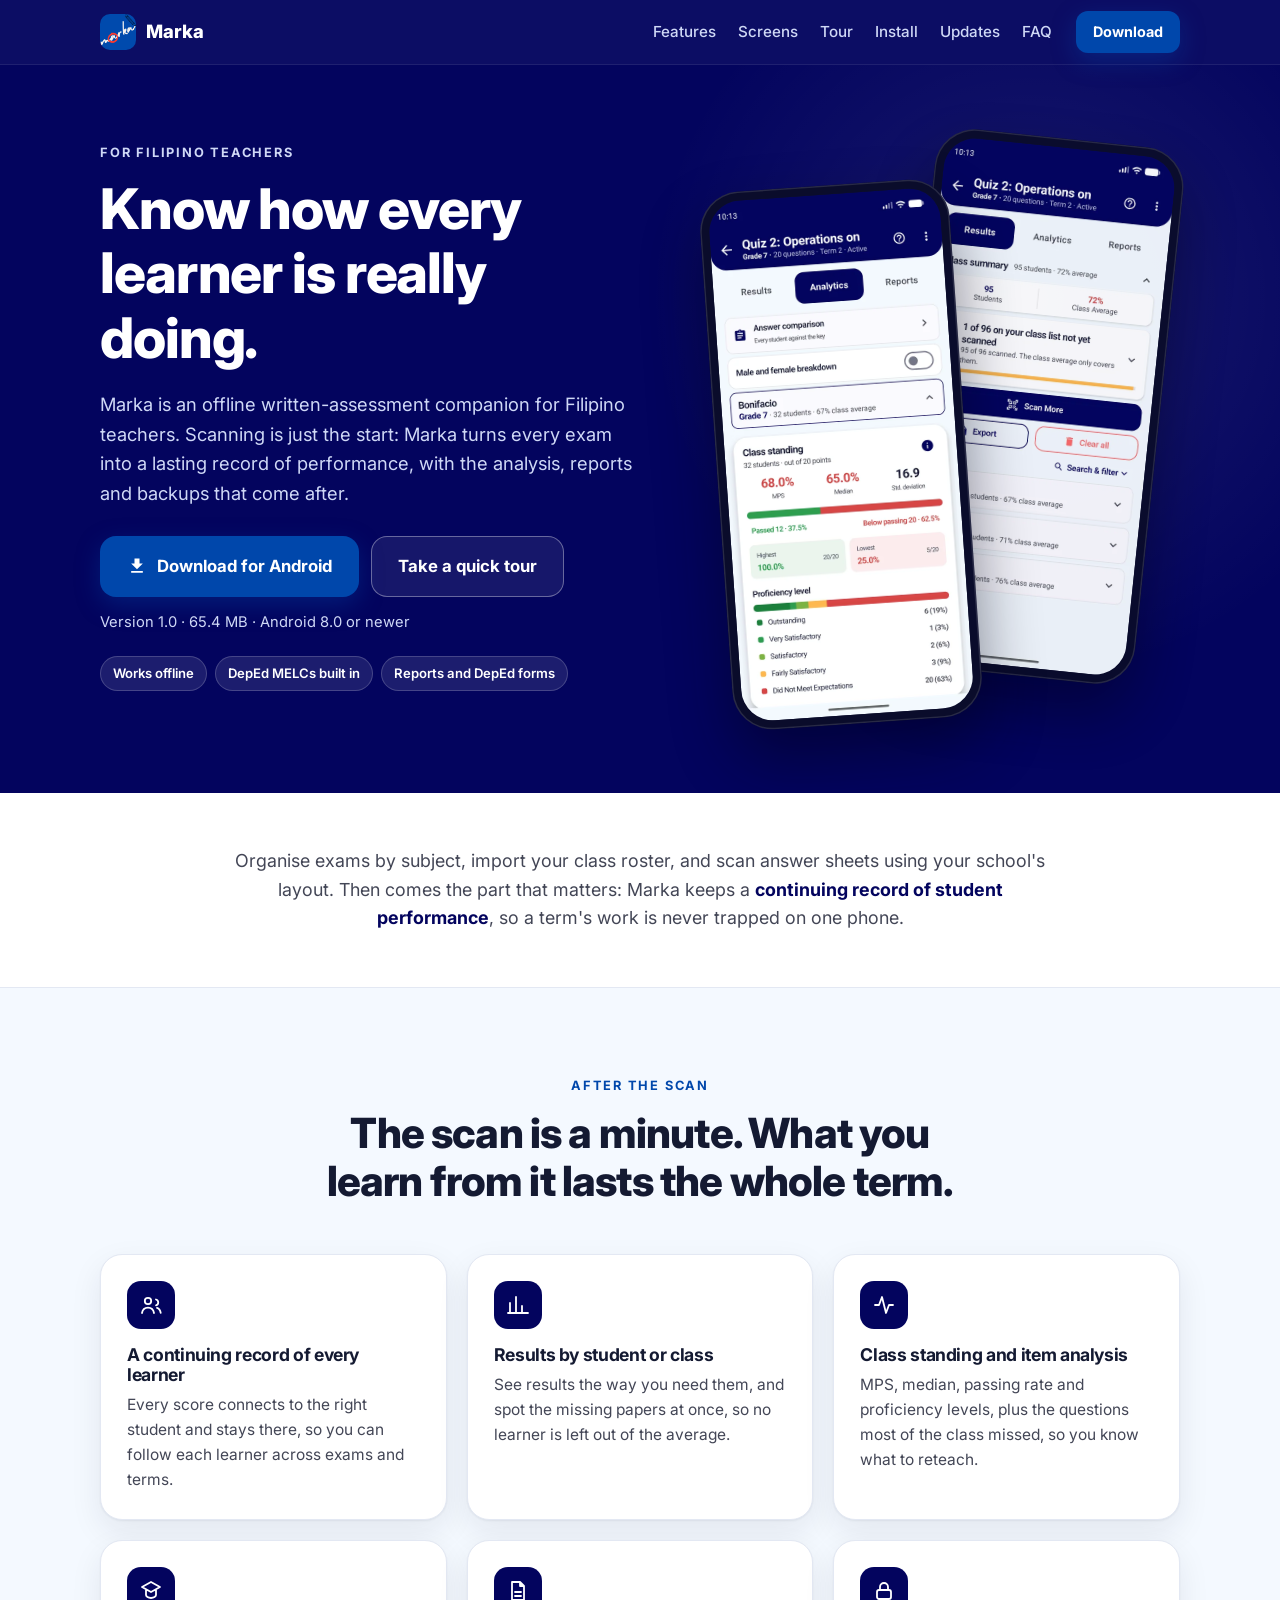
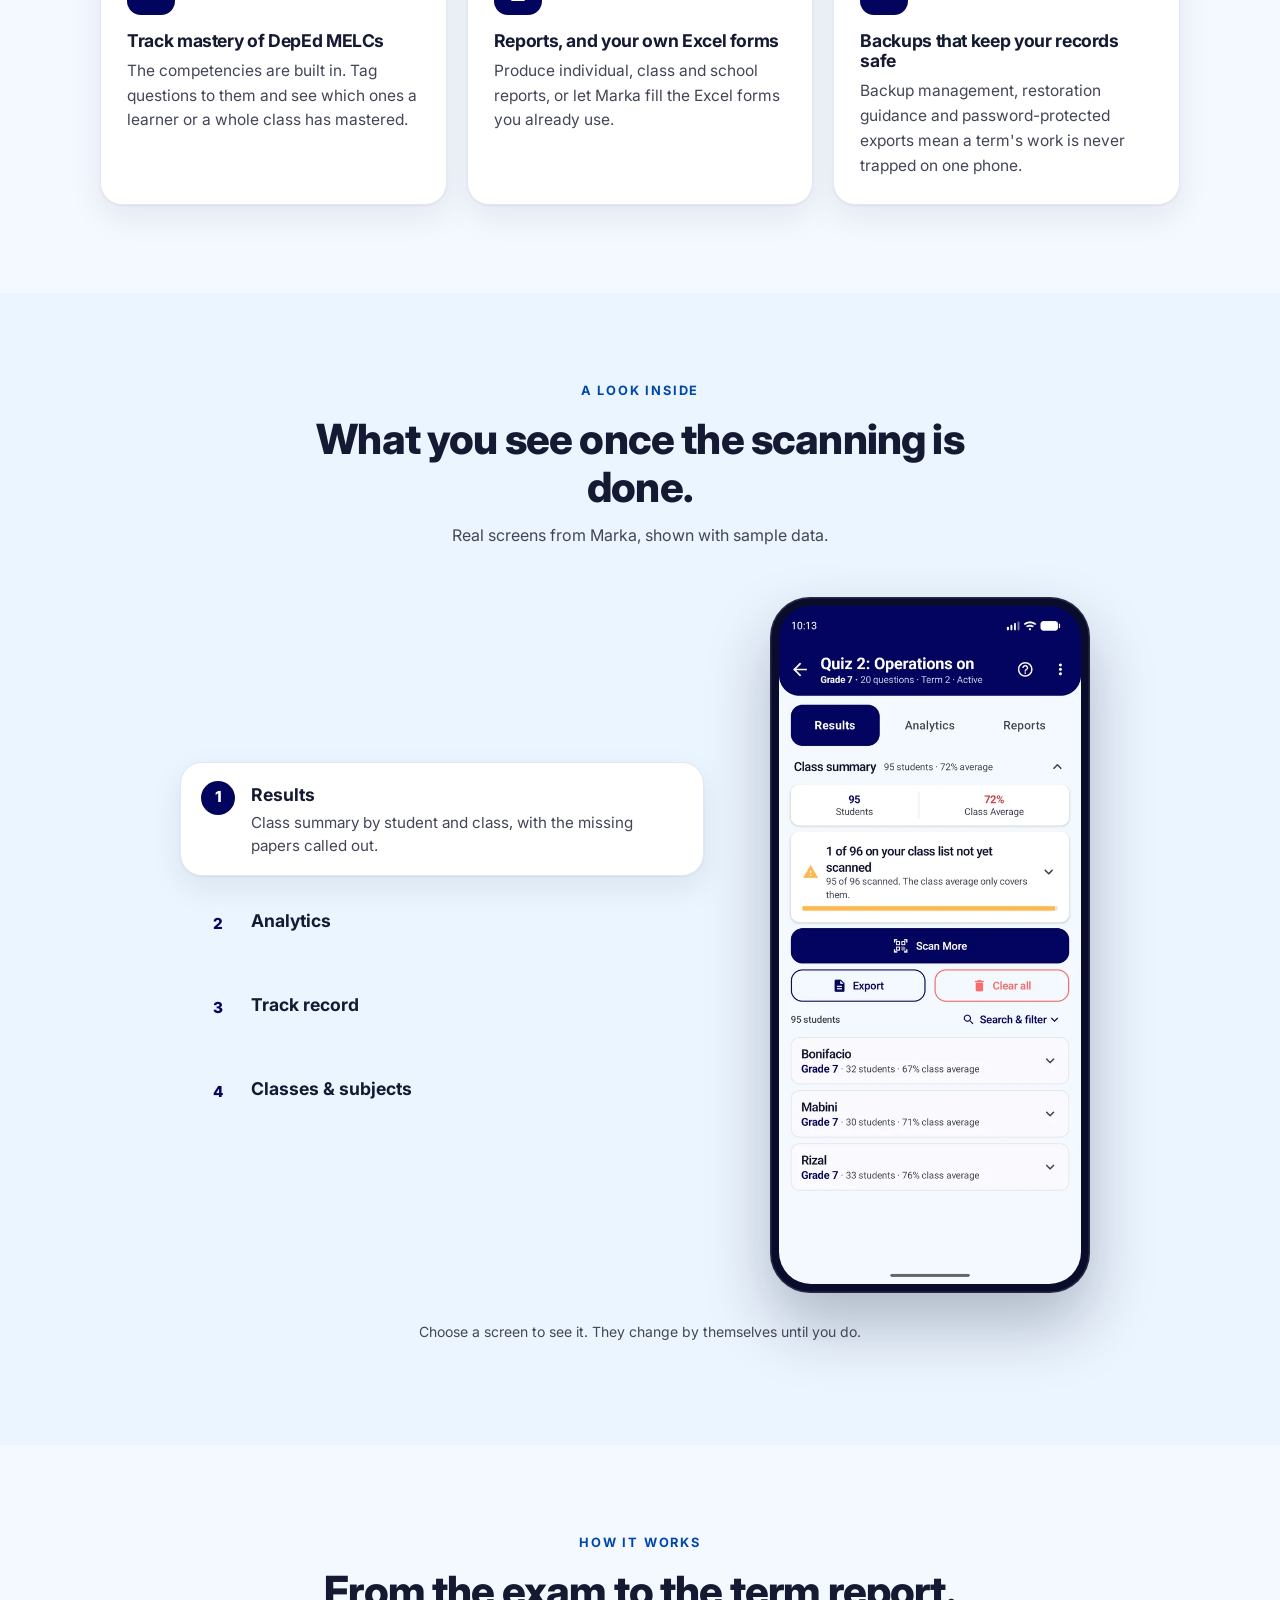
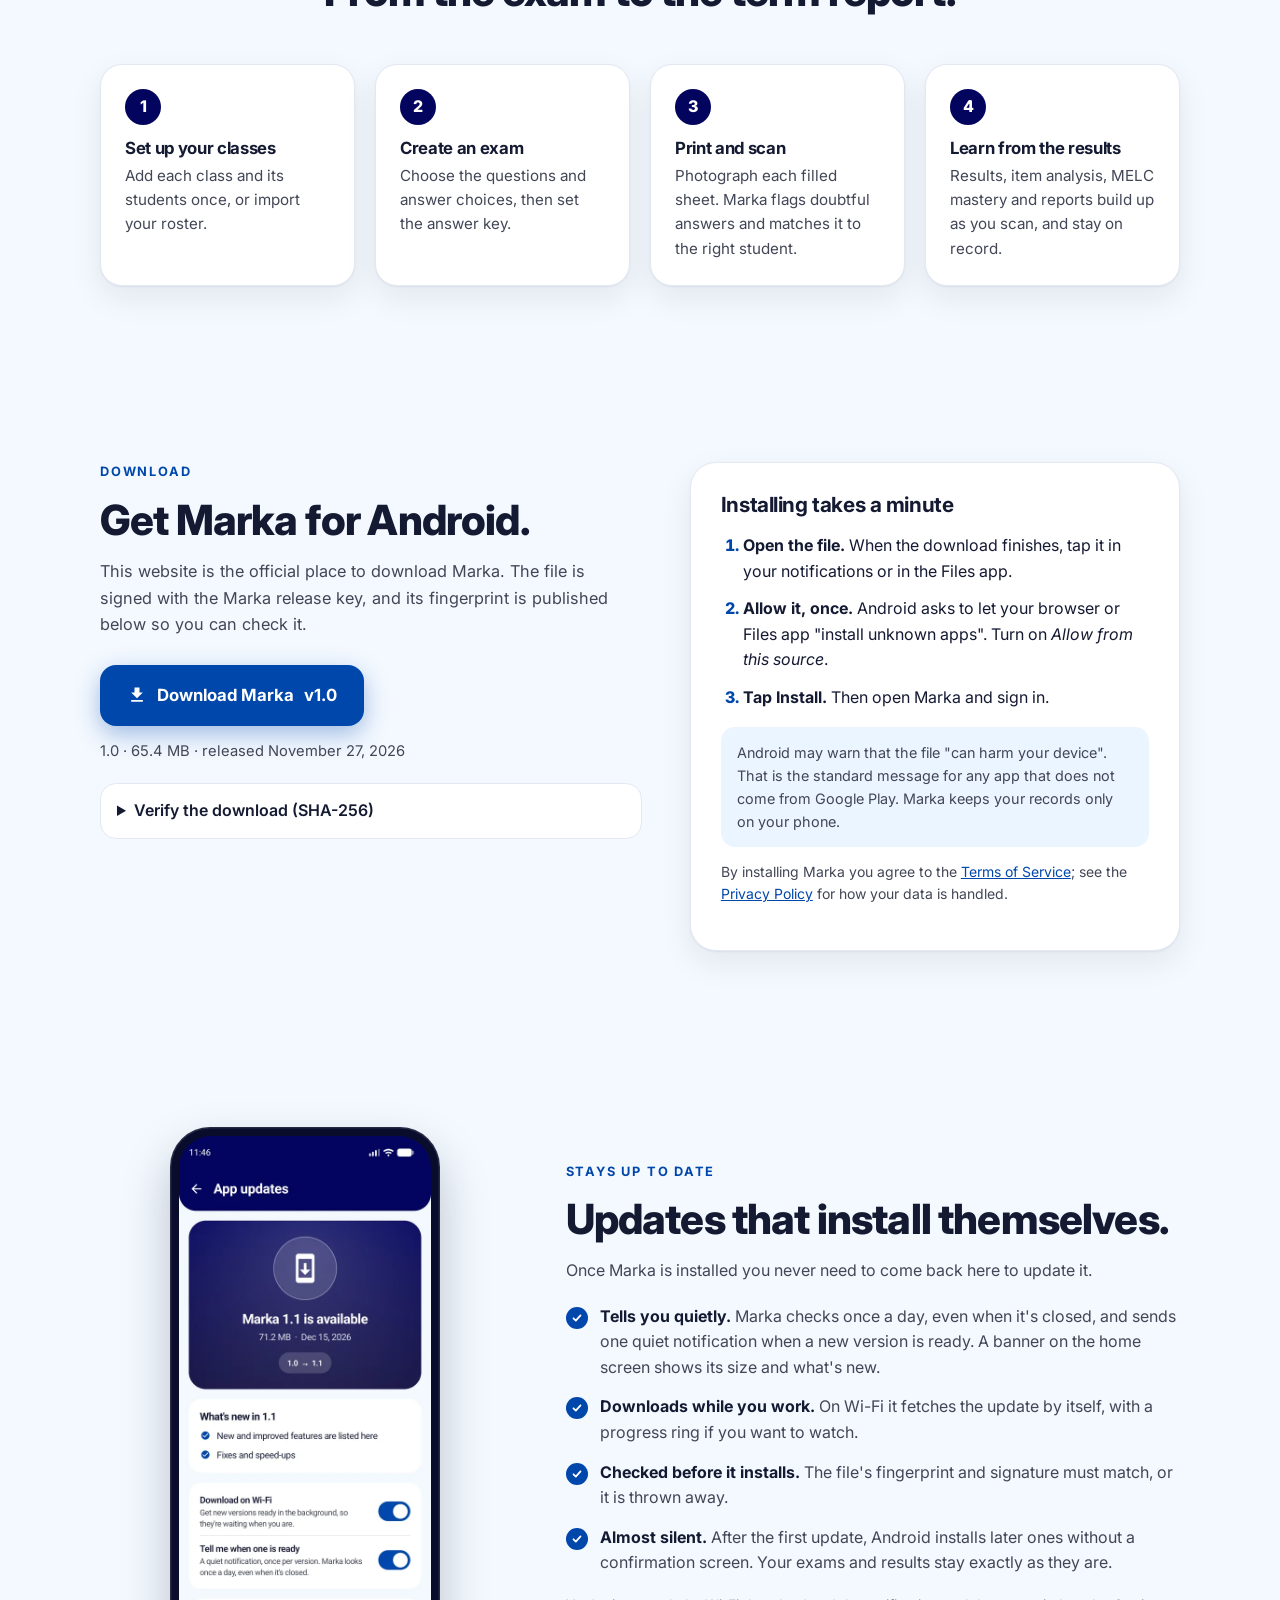
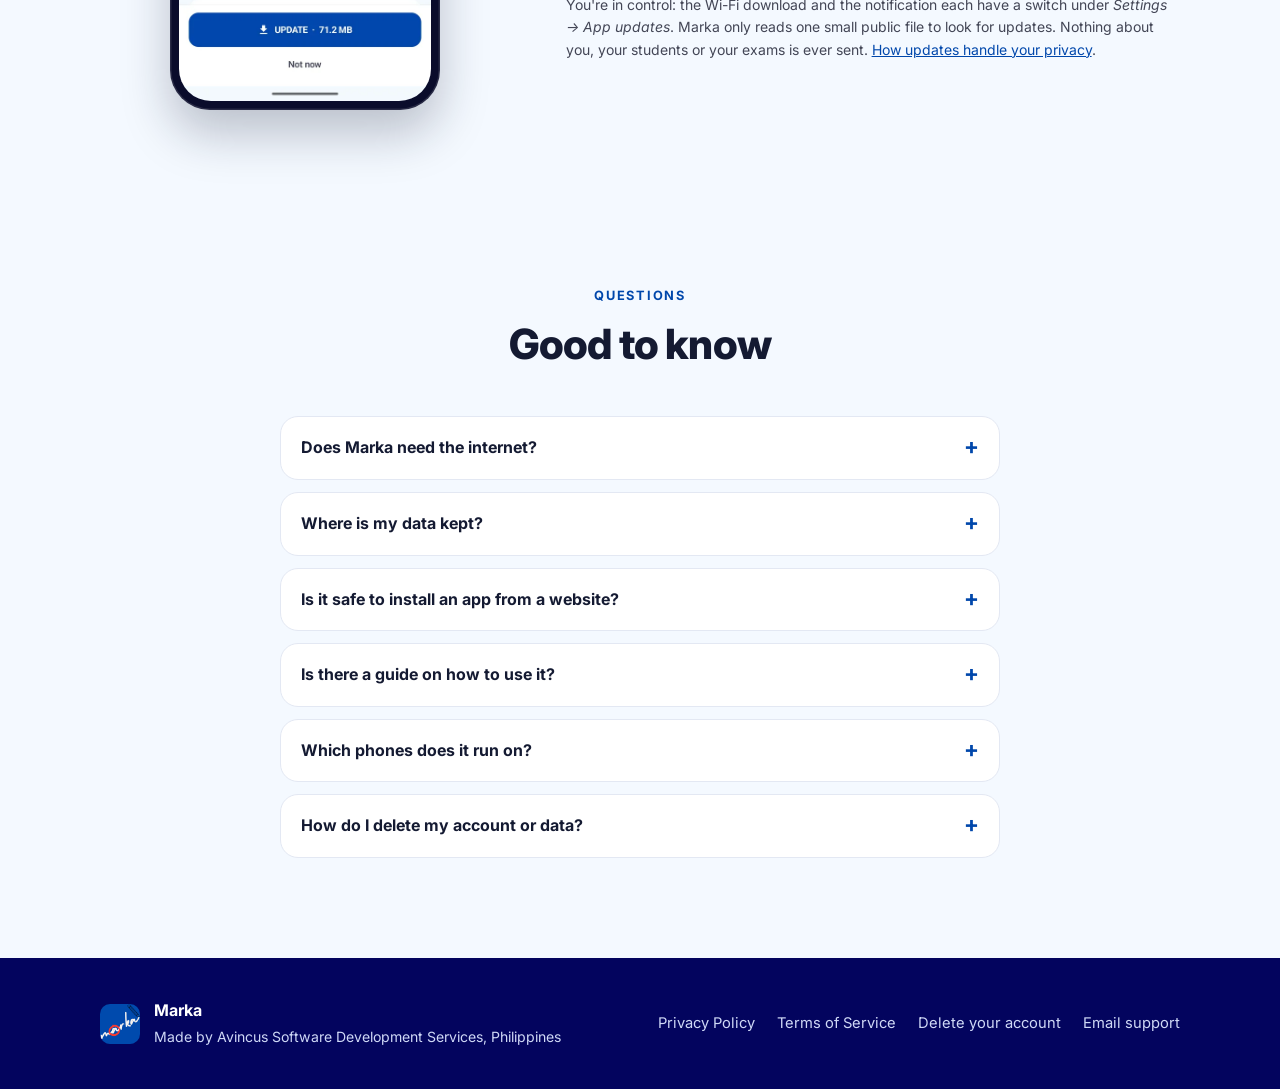
==== index.html @ 8c64da5d "Marka 1.0: website and update manifest" ====
<!doctype html>
<html lang="en">
<head>
  <meta charset="utf-8">
  <meta name="viewport" content="width=device-width, initial-scale=1">
  <title>Marka — Your offline assessment companion</title>
  <meta name="description" content="Marka is an offline written-assessment companion built for Filipino teachers. Keep a continuing record of student performance: results, item analysis, MELC mastery, reports and DepEd forms, with backups that keep a term's work safe.">
  <meta name="theme-color" content="#03045E">
  <meta name="color-scheme" content="light">
  <link rel="icon" type="image/png" href="assets/favicon.png">
  <link rel="apple-touch-icon" href="assets/apple-touch-icon.png">
  <meta property="og:type" content="website">
  <meta property="og:title" content="Marka — Your offline assessment companion">
  <meta property="og:description" content="A continuing record of student performance: results, item analysis, MELC mastery, reports and DepEd forms. Offline, built for Filipino teachers.">
  <meta property="og:image" content="https://gillbatesx.github.io/marka/assets/social.png">
  <meta name="twitter:card" content="summary_large_image">
  <link rel="preconnect" href="https://fonts.googleapis.com">
  <link rel="preconnect" href="https://fonts.gstatic.com" crossorigin>
  <link href="https://fonts.googleapis.com/css2?family=Inter:wght@400;500;600;700;800&display=swap" rel="stylesheet">
  <link rel="stylesheet" href="styles.css?v=20261128101502">
</head>
<body>

<header class="nav" id="top">
  <div class="wrap nav-in">
    <a class="brand" href="./" aria-label="Marka home">
      <img src="assets/logo.png" width="36" height="36" alt="" class="brand-logo">
      <span>Marka</span>
    </a>
    <nav class="nav-links" aria-label="Main">
      <a href="#features">Features</a>
      <a href="#screens">Screens</a>
      <a href="tour.html">Tour</a>
      <a href="#install">Install</a>
      <a href="#updates">Updates</a>
      <a href="#faq">FAQ</a>
    </nav>
    <a class="btn btn-accent btn-sm" href="#install" data-download>Download</a>
  </div>
</header>

<main>
  <!-- HERO -->
  <section class="hero">
    <div class="hero-glow" aria-hidden="true"></div>
    <div class="wrap hero-in">
      <div class="hero-copy reveal">
        <p class="eyebrow">For Filipino teachers</p>
        <h1>Know how every learner is really doing.</h1>
        <p class="lead">Marka is an offline written-assessment companion for Filipino teachers. Scanning is just the start: Marka turns every exam into a lasting record of performance, with the analysis, reports and backups that come after.</p>
        <div class="cta-row">
          <a class="btn btn-accent btn-lg" href="#install" data-download-main>
            <svg viewBox="0 0 24 24" width="20" height="20" aria-hidden="true"><path fill="currentColor" d="M5 20h14v-2H5v2zM19 9h-4V3H9v6H5l7 7 7-7z"/></svg>
            Download for Android
          </a>
          <a class="btn btn-ghost btn-lg" href="tour.html">Take a quick tour</a>
        </div>
        <p class="meta" id="hero-meta">Version <span data-version>1.0</span> · <span data-size>71 MB</span> · Android 8.0 or newer</p>
        <ul class="chips" aria-label="Highlights">
          <li>Works offline</li>
          <li>DepEd MELCs built in</li>
          <li>Reports and DepEd forms</li>
        </ul>
      </div>
      <div class="hero-phones reveal" aria-hidden="true">
        <div class="phone phone-back"><img src="assets/results.webp" alt="" width="270" height="606" loading="eager"></div>
        <div class="phone phone-front"><img src="assets/analytics.webp" alt="" width="270" height="606" loading="eager"></div>
      </div>
    </div>
  </section>

  <!-- ABOUT BAND -->
  <section class="band">
    <div class="wrap band-in reveal">
      <p>Organise exams by subject, import your class roster, and scan answer sheets using your school's layout. Then comes the part that matters: Marka keeps a <strong>continuing record of student performance</strong>, so a term's work is never trapped on one phone.</p>
    </div>
  </section>

  <!-- FEATURES -->
  <section class="section" id="features">
    <div class="wrap">
      <header class="section-head reveal">
        <p class="eyebrow dark">After the scan</p>
        <h2>The scan is a minute. What you learn from it lasts the whole term.</h2>
      </header>
      <div class="grid">
        <article class="card reveal">
          <div class="ico"><svg viewBox="0 0 24 24"><circle cx="9" cy="8" r="3.2"/><path d="M3 20c.6-3.6 3-5.4 6-5.4s5.4 1.8 6 5.4M17 6.5a3 3 0 0 1 0 5.8M18 14.8c2 .6 3.3 2.3 3.7 5"/></svg></div>
          <h3>A continuing record of every learner</h3>
          <p>Every score connects to the right student and stays there, so you can follow each learner across exams and terms.</p>
        </article>
        <article class="card reveal">
          <div class="ico"><svg viewBox="0 0 24 24"><path d="M4 20V10M10 20V4M16 20v-7M22 20H2"/></svg></div>
          <h3>Results by student or class</h3>
          <p>See results the way you need them, and spot the missing papers at once, so no learner is left out of the average.</p>
        </article>
        <article class="card reveal">
          <div class="ico"><svg viewBox="0 0 24 24"><path d="M3 12h4l3-8 4 16 3-8h4"/></svg></div>
          <h3>Class standing and item analysis</h3>
          <p>MPS, median, passing rate and proficiency levels, plus the questions most of the class missed, so you know what to reteach.</p>
        </article>
        <article class="card reveal">
          <div class="ico"><svg viewBox="0 0 24 24"><path d="M12 3 3 8l9 5 9-5-9-5zM7 11v5c0 1.4 2.2 3 5 3s5-1.6 5-3v-5"/></svg></div>
          <h3>Track mastery of DepEd MELCs</h3>
          <p>The competencies are built in. Tag questions to them and see which ones a learner or a whole class has mastered.</p>
        </article>
        <article class="card reveal">
          <div class="ico"><svg viewBox="0 0 24 24"><path d="M6 3h8l4 4v14H6zM14 3v4h4M9 13h6M9 17h6"/></svg></div>
          <h3>Reports, and your own Excel forms</h3>
          <p>Produce individual, class and school reports, or let Marka fill the Excel forms you already use.</p>
        </article>
        <article class="card reveal">
          <div class="ico"><svg viewBox="0 0 24 24"><rect x="5" y="11" width="14" height="9" rx="2"/><path d="M8 11V8a4 4 0 0 1 8 0v3"/></svg></div>
          <h3>Backups that keep your records safe</h3>
          <p>Backup management, restoration guidance and password-protected exports mean a term's work is never trapped on one phone.</p>
        </article>
      </div>
    </div>
  </section>

  <!-- SCREENS -->
  <section class="section tint" id="screens">
    <div class="wrap">
      <header class="section-head reveal">
        <p class="eyebrow dark">A look inside</p>
        <h2>What you see once the scanning is done.</h2>
        <p class="sub">Real screens from Marka, shown with sample data.</p>
      </header>
      <div class="showcase reveal" id="showcase">
        <div class="sc-tabs" role="tablist" aria-label="Marka screens">
          <button type="button" role="tab" class="sc-tab on" id="sc-t0" aria-selected="true" aria-controls="sc-p0" data-i="0"><span class="sc-n">1</span><span class="sc-b"><strong>Results</strong><span>Class summary by student and class, with the missing papers called out.</span></span></button>
          <button type="button" role="tab" class="sc-tab" id="sc-t1" aria-selected="false" aria-controls="sc-p1" data-i="1"><span class="sc-n">2</span><span class="sc-b"><strong>Analytics</strong><span>Class standing, passing rate and proficiency levels.</span></span></button>
          <button type="button" role="tab" class="sc-tab" id="sc-t2" aria-selected="false" aria-controls="sc-p2" data-i="2"><span class="sc-n">3</span><span class="sc-b"><strong>Track record</strong><span>One learner's average, best and lowest, and every exam against the class and the pass mark.</span></span></button>
          <button type="button" role="tab" class="sc-tab" id="sc-t3" aria-selected="false" aria-controls="sc-p3" data-i="3"><span class="sc-n">4</span><span class="sc-b"><strong>Classes & subjects</strong><span>Your school year, terms and classes, with each class's average.</span></span></button>
        </div>
        <div class="sc-stage">
          <div class="phone sc-phone">
            <img class="sc-img on" id="sc-p0" role="tabpanel" aria-labelledby="sc-t0" src="assets/results.webp" alt="Marka exam results showing the class summary and which students are not yet scanned" width="270" height="606" loading="eager">
            <img class="sc-img" id="sc-p1" role="tabpanel" aria-labelledby="sc-t1" src="assets/analytics.webp" alt="Marka analytics showing class standing and proficiency levels" width="270" height="606" loading="lazy">
            <img class="sc-img" id="sc-p2" role="tabpanel" aria-labelledby="sc-t2" src="assets/track.webp" alt="Marka's track record for one learner, with a chart of every exam against the class average and the pass mark" width="270" height="606" loading="lazy">
            <img class="sc-img" id="sc-p3" role="tabpanel" aria-labelledby="sc-t3" src="assets/home.webp" alt="Marka home screen listing classes and subjects for the school year" width="270" height="606" loading="lazy">
          </div>
          <p class="sc-caption" id="sc-caption" aria-live="polite"></p>
        </div>
      </div>
      <p class="sc-hint small muted center">Choose a screen to see it. They change by themselves until you do.</p>
    </div>
  </section>

  <!-- HOW IT WORKS -->
  <section class="section" id="how">
    <div class="wrap">
      <header class="section-head reveal">
        <p class="eyebrow dark">How it works</p>
        <h2>From the exam to the term report.</h2>
      </header>
      <ol class="steps">
        <li class="reveal"><span class="num">1</span><h3>Set up your classes</h3><p>Add each class and its students once, or import your roster.</p></li>
        <li class="reveal"><span class="num">2</span><h3>Create an exam</h3><p>Choose the questions and answer choices, then set the answer key.</p></li>
        <li class="reveal"><span class="num">3</span><h3>Print and scan</h3><p>Photograph each filled sheet. Marka flags doubtful answers and matches it to the right student.</p></li>
        <li class="reveal"><span class="num">4</span><h3>Learn from the results</h3><p>Results, item analysis, MELC mastery and reports build up as you scan, and stay on record.</p></li>
      </ol>
    </div>
  </section>

  <!-- INSTALL -->
  <section class="section" id="install">
    <div class="wrap">
      <div class="install-grid">
        <div class="install-copy reveal">
          <p class="eyebrow">Download</p>
          <h2>Get Marka for Android.</h2>
          <p class="lead sm">This website is the official place to download Marka. The file is signed with the Marka release key, and its fingerprint is published below so you can check it.</p>
          <a class="btn btn-accent btn-lg" id="download-btn" href="https://github.com/GiLLBaTesx/marka/releases/latest/download/Marka.apk">
            <svg viewBox="0 0 24 24" width="20" height="20" aria-hidden="true"><path fill="currentColor" d="M5 20h14v-2H5v2zM19 9h-4V3H9v6H5l7 7 7-7z"/></svg>
            Download Marka <span data-version-short></span>
          </a>
          <p class="meta" id="install-meta"><span data-version>1.0</span> · <span data-size>71 MB</span> · released <span data-date>—</span></p>
          <details class="hash">
            <summary>Verify the download (SHA-256)</summary>
            <p>After downloading, the fingerprint of the file should be exactly:</p>
            <code id="sha" data-sha>Loading…</code>
            <p class="small">On a computer: <code>shasum -a 256 Marka.apk</code>. On a phone, any "file hash" app will do.</p>
          </details>
        </div>
        <div class="install-card reveal" id="install-steps">
          <h3>Installing takes a minute</h3>
          <ol class="mini-steps">
            <li><b>Open the file.</b> When the download finishes, tap it in your notifications or in the Files app.</li>
            <li><b>Allow it, once.</b> Android asks to let your browser or Files app "install unknown apps". Turn on <em>Allow from this source</em>.</li>
            <li><b>Tap Install.</b> Then open Marka and sign in.</li>
          </ol>
          <p class="note">Android may warn that the file "can harm your device". That is the standard message for any app that does not come from Google Play. Marka keeps your records only on your phone.</p>
          <p class="small muted">By installing Marka you agree to the <a href="https://gillbatesx.github.io/marka-legal/terms.html">Terms of Service</a>; see the <a href="https://gillbatesx.github.io/marka-legal/privacy.html">Privacy Policy</a> for how your data is handled.</p>
        </div>
      </div>
    </div>
  </section>

  <!-- UPDATES -->
  <section class="section" id="updates">
    <div class="wrap updates-grid">
      <div class="phone-solo reveal">
        <div class="phone"><img src="assets/update-v2.webp" alt="Marka's App updates screen: a new version is available, with what's new, switches for Wi-Fi download and notifications, and an Update button" width="270" height="606" loading="lazy"></div>
      </div>
      <div class="reveal">
        <p class="eyebrow dark">Stays up to date</p>
        <h2>Updates that install themselves.</h2>
        <p class="sub left">Once Marka is installed you never need to come back here to update it.</p>
        <ul class="ticks">
          <li><b>Tells you quietly.</b> Marka checks once a day, even when it's closed, and sends one quiet notification when a new version is ready. A banner on the home screen shows its size and what's new.</li>
          <li><b>Downloads while you work.</b> On Wi-Fi it fetches the update by itself, with a progress ring if you want to watch.</li>
          <li><b>Checked before it installs.</b> The file's fingerprint and signature must match, or it is thrown away.</li>
          <li><b>Almost silent.</b> After the first update, Android installs later ones without a confirmation screen. Your exams and results stay exactly as they are.</li>
        </ul>
        <p class="small muted">You're in control: the Wi-Fi download and the notification each have a switch under <em>Settings → App updates</em>. Marka only reads one small public file to look for updates. Nothing about you, your students or your exams is ever sent. <a href="https://gillbatesx.github.io/marka-legal/privacy.html#app-updates">How updates handle your privacy</a>.</p>
      </div>
    </div>
  </section>

  <!-- RELEASE NOTES -->
  <section class="section tint" id="whatsnew">
    <div class="wrap narrow">
      <header class="section-head reveal">
        <p class="eyebrow dark">Release notes</p>
        <h2>What's new</h2>
      </header>
      <div id="releases" class="releases reveal" aria-live="polite">
        <p class="muted">Loading release notes…</p>
      </div>
    </div>
  </section>

  <!-- FAQ -->
  <section class="section" id="faq">
    <div class="wrap narrow">
      <header class="section-head reveal">
        <p class="eyebrow dark">Questions</p>
        <h2>Good to know</h2>
      </header>
      <div class="faq reveal">
        <details>
          <summary>Does Marka need the internet?</summary>
          <p>No. Scanning, grading, results and reports all work offline. The internet is only used to look for app updates and DepEd content updates when your phone happens to be online.</p>
        </details>
        <details>
          <summary>Where is my data kept?</summary>
          <p>On your phone. Exams, students and results belong to you and stay on the device. Use backups and password-protected exports to keep a copy somewhere safe.</p>
        </details>
        <details>
          <summary>Is it safe to install an app from a website?</summary>
          <p>Only install apps from sources you trust. This is the official Marka site, the file is signed with the Marka release key, and you can check its SHA-256 fingerprint in the Download section. Marka will also only accept an update that is signed with the same key.</p>
        </details>
        <details>
          <summary>Is there a guide on how to use it?</summary>
          <p>Yes. Take the <a href="tour.html">quick tour</a> to see what you get, and the nine short voice-over lessons are inside the app under <em>Settings → How to use Marka</em>. They play without internet.</p>
        </details>
        <details>
          <summary>Which phones does it run on?</summary>
          <p>Android 8.0 or newer, with a working camera.</p>
        </details>
        <details>
          <summary>How do I delete my account or data?</summary>
          <p>See <a href="https://gillbatesx.github.io/marka-legal/delete-account.html">how to delete your account</a>. In the app, <em>Settings</em> can also clear all data on the phone.</p>
        </details>
      </div>
    </div>
  </section>
</main>

<footer class="footer">
  <div class="wrap foot-in">
    <div class="foot-brand">
      <img src="assets/logo.png" width="40" height="40" alt="" class="brand-logo">
      <div>
        <strong>Marka</strong>
        <span>Made by Avincus Software Development Services, Philippines</span>
      </div>
    </div>
    <nav class="foot-links" aria-label="Footer">
      <a href="https://gillbatesx.github.io/marka-legal/privacy.html">Privacy Policy</a>
      <a href="https://gillbatesx.github.io/marka-legal/terms.html">Terms of Service</a>
      <a href="https://gillbatesx.github.io/marka-legal/delete-account.html">Delete your account</a>
      <a href="mailto:avincus.softwaredevelopment@gmail.com?subject=Marka%20feedback">Email support</a>
    </nav>
  </div>
</footer>

<script src="app.js?v=20261128101502"></script>
</body>
</html>
---- styles.css ----
/* Marka website. Colours follow the app's 60-30-10 rule:
   60% neutral  : ice-white and white surfaces, ink text (most of every screen)
   30% navy     : one navy only, for structure (nav, hero, footer, icon tiles, step numbers)
   10% cobalt   : the accent, kept for actions (download buttons, ticks, links, small labels)
   Light only: a dark theme would turn the 60% neutral into navy and break the proportion. */
:root {
  --navy: #03045E;
  --cobalt: #0047AB;
  --ice: #F4F9FF;
  --ice-2: #EBF5FF;
  --surface: #FFFFFF;
  --ink: #141A32;
  --ink-2: #434656;
  --line: #E3E8F3;
  --on-navy: #FFFFFF;
  --on-navy-2: #CFD8F6;
  --radius: 22px;
  --shadow: 0 1px 2px rgba(20, 26, 50, .06), 0 12px 32px rgba(20, 26, 50, .08);
  --max: 1120px;
}

* { box-sizing: border-box; }
html { scroll-behavior: smooth; scroll-padding-top: 76px; }
body {
  margin: 0;
  font-family: Inter, system-ui, -apple-system, "Segoe UI", Roboto, sans-serif;
  background: var(--ice);
  color: var(--ink);
  line-height: 1.6;
  -webkit-font-smoothing: antialiased;
}
img { max-width: 100%; height: auto; display: block; }
a { color: var(--cobalt); }
h1, h2, h3 { line-height: 1.15; margin: 0; letter-spacing: -0.02em; }
.wrap { width: 100%; max-width: var(--max); margin: 0 auto; padding: 0 20px; }
.narrow { max-width: 760px; }
.muted { color: var(--ink-2); }
.small { font-size: .875rem; }

/* Buttons */
.btn {
  display: inline-flex; align-items: center; justify-content: center; gap: 10px;
  font: inherit; font-weight: 700; text-decoration: none; cursor: pointer;
  border-radius: 16px; border: 1.5px solid transparent;
  padding: 12px 20px; transition: transform .15s ease, box-shadow .2s ease, background .2s ease;
}
.btn:focus-visible, summary:focus-visible, a:focus-visible { outline: 3px solid #8FB8FF; outline-offset: 3px; }
.btn-accent { background: var(--cobalt); color: #fff; box-shadow: 0 8px 24px rgba(0, 71, 171, .35); }
.btn-accent:hover { filter: brightness(1.12); transform: translateY(-1px); }
.btn-ghost { background: rgba(255, 255, 255, .08); color: #fff; border-color: rgba(255, 255, 255, .35); }
.btn-ghost:hover { background: rgba(255, 255, 255, .16); }
.btn-lg { padding: 16px 26px; font-size: 1.05rem; }
.btn-sm { padding: 8px 16px; font-size: .9rem; border-radius: 12px; }

/* Nav */
.nav { position: sticky; top: 0; z-index: 50; background: rgba(3, 4, 94, .96); backdrop-filter: blur(14px); -webkit-backdrop-filter: blur(14px); border-bottom: 1px solid rgba(255, 255, 255, .08); }
.nav-in { display: flex; align-items: center; gap: 24px; height: 64px; }
.brand { display: flex; align-items: center; gap: 10px; color: #fff; text-decoration: none; font-weight: 800; font-size: 1.15rem; margin-right: auto; }
.brand-logo { border-radius: 10px; }
.nav-links { display: flex; gap: 22px; }
.nav-links a { color: var(--on-navy-2); text-decoration: none; font-weight: 500; font-size: .95rem; }
.nav-links a:hover { color: #fff; }

/* Hero */
.hero { position: relative; overflow: hidden; color: var(--on-navy); background: var(--navy); padding: 72px 0 96px; }
.hero-glow { position: absolute; inset: -20% -10% auto auto; width: 70vw; height: 70vw; max-width: 760px; max-height: 760px; background: radial-gradient(closest-side, rgba(255, 255, 255, .09), rgba(255, 255, 255, 0)); pointer-events: none; }
.hero-in { position: relative; display: grid; grid-template-columns: 1.05fr .95fr; gap: 40px; align-items: center; }
.eyebrow { margin: 0 0 14px; font-size: .8rem; font-weight: 700; letter-spacing: .14em; text-transform: uppercase; color: var(--on-navy-2); }
.eyebrow.dark { color: var(--cobalt); }
.hero h1 { font-size: clamp(2.2rem, 4.6vw, 3.5rem); font-weight: 800; margin-bottom: 20px; }
.lead { font-size: 1.15rem; color: var(--on-navy-2); max-width: 540px; margin: 0 0 28px; }
.lead.sm { font-size: 1.02rem; }
.cta-row { display: flex; flex-wrap: wrap; gap: 12px; margin-bottom: 14px; }
.meta { margin: 0 0 22px; color: var(--on-navy-2); font-size: .92rem; }
.chips { list-style: none; display: flex; flex-wrap: wrap; gap: 8px; margin: 0; padding: 0; }
.chips li { font-size: .82rem; font-weight: 600; padding: 6px 12px; border-radius: 999px; background: rgba(255, 255, 255, .1); border: 1px solid rgba(255, 255, 255, .18); color: #fff; }

/* Phones */
.phone { background: #0A0C2B; border-radius: 40px; padding: 9px; box-shadow: 0 30px 60px rgba(0, 0, 20, .45), inset 0 0 0 1.5px rgba(255, 255, 255, .12); width: 100%; max-width: 270px; }
.phone img { border-radius: 32px; width: 100%; }
.hero-phones { position: relative; height: 560px; }
.hero-phones .phone { position: absolute; width: 250px; }
.phone-back { right: 4%; top: 0; transform: rotate(6deg); opacity: .96; }
.phone-front { left: 6%; top: 48px; transform: rotate(-4deg); }

/* Sections */
.section { padding: 88px 0; }
.section.tint { background: var(--ice-2); }
.section-head { max-width: 680px; margin: 0 auto 48px; text-align: center; }
.section-head h2, .updates-grid h2, .install-copy h2 { font-size: clamp(1.8rem, 3.6vw, 2.6rem); font-weight: 800; }
.sub { color: var(--ink-2); margin: 12px 0 0; }
.sub.left { margin: 14px 0 20px; }

.band { background: var(--surface); border-bottom: 1px solid var(--line); }
.band-in { padding: 36px 20px; max-width: 860px; text-align: center; font-size: 1.12rem; color: var(--ink-2); }
.band-in strong { color: var(--navy); }

/* Feature grid */
.grid { display: grid; grid-template-columns: repeat(3, 1fr); gap: 20px; }
.card { background: var(--surface); border: 1px solid var(--line); border-radius: var(--radius); padding: 26px; box-shadow: var(--shadow); transition: transform .2s ease; }
.card:hover { transform: translateY(-3px); }
.card h3 { font-size: 1.1rem; margin: 16px 0 8px; }
.card p { margin: 0; color: var(--ink-2); font-size: .97rem; }
.ico { width: 48px; height: 48px; border-radius: 14px; background: var(--navy); display: grid; place-items: center; }
.ico svg { width: 24px; height: 24px; fill: none; stroke: #fff; stroke-width: 1.8; stroke-linecap: round; stroke-linejoin: round; }

/* Screens */
.shots { display: grid; grid-template-columns: repeat(4, 1fr); gap: 24px; justify-items: center; }
.shot { margin: 0; text-align: center; max-width: 290px; }
.shot .phone { margin: 0 auto 20px; box-shadow: 0 24px 48px rgba(20, 26, 50, .25), inset 0 0 0 1.5px rgba(255, 255, 255, .12); }
.shot figcaption strong { display: block; font-size: 1.05rem; }
.shot figcaption span { color: var(--ink-2); font-size: .94rem; }

/* Steps */
.steps { list-style: none; margin: 0; padding: 0; display: grid; grid-template-columns: repeat(4, 1fr); gap: 20px; counter-reset: s; }
.steps li { background: var(--surface); border: 1px solid var(--line); border-radius: var(--radius); padding: 24px; box-shadow: var(--shadow); }
.num { display: grid; place-items: center; width: 36px; height: 36px; border-radius: 50%; background: var(--navy); color: #fff; font-weight: 800; margin-bottom: 14px; }
.steps h3 { font-size: 1.05rem; margin-bottom: 6px; }
.steps p { margin: 0; color: var(--ink-2); font-size: .95rem; }

/* Install */
.install-grid { display: grid; grid-template-columns: 1.05fr .95fr; gap: 48px; align-items: start; }
.install-copy .eyebrow { color: var(--cobalt); }
.install-copy .lead { color: var(--ink-2); }
.install-copy .meta { color: var(--ink-2); }
.install-copy h2 { margin-bottom: 14px; }
.install-copy .meta { margin: 14px 0 20px; }
.hash { background: var(--surface); border: 1px solid var(--line); border-radius: 16px; padding: 14px 16px; }
.hash summary { cursor: pointer; font-weight: 600; }
.hash p { margin: 10px 0 6px; color: var(--ink-2); }
.hash code { display: block; word-break: break-all; font-family: ui-monospace, SFMono-Regular, Menlo, monospace; font-size: .8rem; background: var(--ice-2); color: var(--navy); padding: 10px 12px; border-radius: 10px; }
.hash .small code { display: inline; padding: 2px 6px; }
.install-card { background: var(--surface); color: var(--ink); border: 1px solid var(--line); border-radius: 26px; padding: 30px; box-shadow: var(--shadow); }
.install-card h3 { font-size: 1.3rem; margin-bottom: 16px; }
.mini-steps { margin: 0 0 16px; padding-left: 22px; display: grid; gap: 12px; }
.mini-steps li::marker { font-weight: 800; color: var(--cobalt); }
.note { margin: 0; padding: 14px 16px; background: var(--ice-2); border-radius: 14px; color: var(--ink-2); font-size: .9rem; }

/* Updates */
.updates-grid { display: grid; grid-template-columns: .8fr 1.2fr; gap: 56px; align-items: center; }
.phone-solo { display: grid; place-items: center; }
.phone-solo .phone { box-shadow: 0 24px 48px rgba(20, 26, 50, .25), inset 0 0 0 1.5px rgba(255, 255, 255, .12); }
.ticks { list-style: none; margin: 0 0 18px; padding: 0; display: grid; gap: 14px; }
.ticks li { position: relative; padding-left: 34px; color: var(--ink-2); }
.ticks li b { color: var(--ink); }
.ticks li::before { content: ""; position: absolute; left: 0; top: 3px; width: 22px; height: 22px; border-radius: 50%; background: var(--cobalt) url("data:image/svg+xml,%3Csvg xmlns='http://www.w3.org/2000/svg' viewBox='0 0 24 24' fill='none' stroke='white' stroke-width='3' stroke-linecap='round' stroke-linejoin='round'%3E%3Cpath d='M6 12.500l4 4 8-9'/%3E%3C/svg%3E") center / 14px no-repeat; }

/* Releases */
.release { background: var(--surface); border: 1px solid var(--line); border-radius: var(--radius); padding: 22px 24px; margin-bottom: 14px; box-shadow: var(--shadow); }
.release-head { display: flex; align-items: baseline; gap: 12px; flex-wrap: wrap; margin-bottom: 8px; }
.release h3 { font-size: 1.15rem; }
.release time { color: var(--ink-2); font-size: .9rem; }
.tag { font-size: .72rem; font-weight: 800; letter-spacing: .06em; text-transform: uppercase; background: var(--cobalt); color: #fff; padding: 3px 10px; border-radius: 999px; }
.release ul { margin: 0; padding-left: 20px; color: var(--ink-2); }

/* FAQ */
.faq details { background: var(--surface); border: 1px solid var(--line); border-radius: 18px; padding: 0 20px; margin-bottom: 12px; }
.faq summary { cursor: pointer; font-weight: 700; padding: 18px 0; list-style: none; display: flex; justify-content: space-between; gap: 16px; }
.faq summary::-webkit-details-marker { display: none; }
.faq summary::after { content: "+"; font-size: 1.4rem; line-height: 1; color: var(--cobalt); transition: transform .2s ease; }
.faq details[open] summary::after { transform: rotate(45deg); }
.faq details p { margin: 0 0 18px; color: var(--ink-2); }

/* Footer */
.footer { background: var(--navy); color: var(--on-navy-2); padding: 40px 0; }
.foot-in { display: flex; justify-content: space-between; gap: 24px; flex-wrap: wrap; align-items: center; }
.foot-brand { display: flex; gap: 14px; align-items: center; }
.foot-brand strong { color: #fff; display: block; }
.foot-brand span { font-size: .88rem; }
.foot-links { display: flex; gap: 22px; flex-wrap: wrap; }
.foot-links a { color: var(--on-navy-2); text-decoration: none; font-size: .92rem; }
.foot-links a:hover { color: #fff; text-decoration: underline; }

/* Reveal on scroll */
.reveal { opacity: 0; transform: translateY(18px); transition: opacity .6s ease, transform .6s ease; }
.reveal.in { opacity: 1; transform: none; }
@media (prefers-reduced-motion: reduce) {
  html { scroll-behavior: auto; }
  .reveal { opacity: 1; transform: none; transition: none; }
  .btn, .card { transition: none; }
}

/* Tablet and phone */
@media (max-width: 960px) {
  .hero-in, .install-grid, .updates-grid { grid-template-columns: 1fr; }
  .hero-phones { height: 520px; max-width: 520px; margin: 0 auto; width: 100%; }
  .grid { grid-template-columns: repeat(2, 1fr); }
  .steps { grid-template-columns: repeat(2, 1fr); }
  .shots { grid-template-columns: 1fr 1fr; gap: 40px 24px; }
  .nav-links { display: none; }
}
@media (max-width: 560px) {
  .hero { padding: 48px 0 64px; }
  .section { padding: 64px 0; }
  .grid, .steps { grid-template-columns: 1fr; }
  .hero-phones { height: 440px; }
  .hero-phones .phone { width: 200px; }
  .btn-lg { width: 100%; }
  .cta-row { flex-direction: column; }
}

/* Tutorials page */
.nav-links a[aria-current="page"] { color: #fff; box-shadow: 0 2px 0 var(--cobalt); }
.page-hero { background: var(--navy); color: var(--on-navy); padding: 64px 0 56px; }
.page-hero h1 { font-size: clamp(2rem, 4.4vw, 3.2rem); font-weight: 800; margin-bottom: 14px; }
.page-hero .lead { margin: 0; max-width: 640px; }
.page-hero .lead strong { color: #fff; }
.tint-soft { background: var(--ice-2); }
.player-grid { display: grid; grid-template-columns: 340px 1fr; gap: 56px; align-items: center; }
.player-col { display: grid; place-items: center; }
.player-phone { max-width: 320px; box-shadow: 0 24px 48px rgba(20, 26, 50, .25), inset 0 0 0 1.5px rgba(255, 255, 255, .12); }
.player-phone video { display: block; width: 100%; aspect-ratio: 540 / 1212; border-radius: 32px; background: #0A0C2B; }
.lesson-col h2 { font-size: clamp(1.6rem, 3.2vw, 2.3rem); font-weight: 800; }
.chapters { list-style: none; margin: 0 0 20px; padding: 0; display: flex; flex-wrap: wrap; gap: 8px; }
.chapters li { font-size: .85rem; font-weight: 600; padding: 6px 12px; border-radius: 999px; background: var(--surface); border: 1px solid var(--line); color: var(--navy); }
.player-actions { display: flex; align-items: center; gap: 16px; margin-bottom: 16px; }
.lessons { list-style: none; margin: 0; padding: 0; display: grid; grid-template-columns: 1fr 1fr; gap: 14px; }
.lesson-item { width: 100%; display: flex; align-items: center; gap: 16px; text-align: left; font: inherit; color: inherit; cursor: pointer; background: var(--surface); border: 1.5px solid var(--line); border-radius: var(--radius); padding: 12px 16px 12px 12px; box-shadow: var(--shadow); transition: transform .15s ease, border-color .2s ease; }
.lesson-item:hover { transform: translateY(-2px); }
.lesson-item:focus-visible { outline: 3px solid #8FB8FF; outline-offset: 3px; }
.lesson-item.on { border-color: var(--cobalt); }
.lesson-item img { width: 72px; height: 96px; object-fit: cover; object-position: top; border-radius: 12px; flex: none; background: var(--ice-2); }
.li-body { display: grid; gap: 2px; flex: 1; min-width: 0; }
.li-n { font-size: .72rem; font-weight: 800; letter-spacing: .08em; text-transform: uppercase; color: var(--cobalt); }
.li-t { font-weight: 700; line-height: 1.25; }
.li-b { font-size: .85rem; color: var(--ink-2); display: -webkit-box; -webkit-line-clamp: 2; -webkit-box-orient: vertical; overflow: hidden; }
.li-len { font-size: .85rem; color: var(--ink-2); font-variant-numeric: tabular-nums; flex: none; }
@media (max-width: 960px) {
  .player-grid { grid-template-columns: 1fr; gap: 32px; }
  .lessons { grid-template-columns: 1fr; }
}
@media (max-width: 560px) { .page-hero { padding: 44px 0 36px; } .player-actions .btn { width: 100%; } .player-actions { flex-direction: column; align-items: stretch; } }

/* Tutorials teaser on the home page */
.teaser { display: grid; grid-template-columns: repeat(3, 1fr); gap: 20px; margin-bottom: 36px; }
.teaser-card { display: grid; gap: 6px; text-decoration: none; color: inherit; background: var(--surface); border: 1px solid var(--line); border-radius: var(--radius); padding: 18px; box-shadow: var(--shadow); transition: transform .2s ease; }
.teaser-card:hover { transform: translateY(-3px); }
.teaser-card img { width: 100%; max-width: 150px; height: 190px; object-fit: cover; object-position: top; border-radius: 14px; margin-bottom: 8px; }
.teaser-card strong { font-size: 1.05rem; line-height: 1.25; }
.teaser-card span:last-child { color: var(--ink-2); font-size: .93rem; }
.center { text-align: center; }
@media (max-width: 960px) { .teaser { grid-template-columns: 1fr; } .teaser-card { grid-template-columns: 90px 1fr; column-gap: 16px; align-items: center; } .teaser-card img { grid-row: 1 / span 3; height: 120px; max-width: 90px; margin: 0; } }

/* Quick tour */
.tour-dots { display: flex; flex-wrap: wrap; gap: 8px; margin: 4px 0 22px; }
.tdot { width: 40px; height: 40px; border-radius: 50%; font: inherit; font-weight: 700; cursor: pointer; background: var(--surface); border: 1.5px solid var(--line); color: var(--navy); transition: background .2s, color .2s; }
.tdot:hover { border-color: var(--cobalt); }
.tdot:focus-visible { outline: 3px solid #8FB8FF; outline-offset: 2px; }
.tdot.on { background: var(--navy); color: #fff; border-color: var(--navy); }
.player-actions { flex-wrap: wrap; }

@media (max-width: 600px) { .shots { grid-template-columns: 1fr; gap: 48px; } }

/* Screens showcase: one large phone, tabs beside it */
.showcase { display: grid; grid-template-columns: 1fr 340px; gap: 56px; align-items: center; max-width: 920px; margin: 0 auto; }
.sc-tabs { display: grid; gap: 12px; }
.sc-tab { display: flex; gap: 16px; align-items: flex-start; text-align: left; width: 100%; font: inherit; color: inherit; cursor: pointer; padding: 18px 20px; background: transparent; border: 1.5px solid transparent; border-radius: var(--radius); transition: background .25s ease, border-color .25s ease, box-shadow .25s ease; }
.sc-tab:hover { background: rgba(255, 255, 255, .6); }
.sc-tab:focus-visible { outline: 3px solid #8FB8FF; outline-offset: 2px; }
.sc-tab.on { background: var(--surface); border-color: var(--line); box-shadow: var(--shadow); }
.sc-n { flex: none; width: 34px; height: 34px; border-radius: 50%; display: grid; place-items: center; font-weight: 800; font-size: .95rem; background: var(--ice-2); color: var(--navy); transition: background .25s, color .25s; }
.sc-tab.on .sc-n { background: var(--navy); color: #fff; }
.sc-b { display: grid; gap: 3px; }
.sc-b strong { font-size: 1.1rem; }
.sc-b span { color: var(--ink-2); font-size: .95rem; line-height: 1.5; }
.sc-tab:not(.on) .sc-b span { display: none; }
.sc-stage { display: grid; place-items: center; }
.sc-phone { display: grid; width: 100%; max-width: 320px; padding: 9px; box-shadow: 0 32px 64px rgba(20, 26, 50, .28), inset 0 0 0 1.5px rgba(255, 255, 255, .12); }
.sc-img { grid-area: 1 / 1; display: block; width: 100%; height: auto; border-radius: 32px; opacity: 0; transition: opacity .45s ease; }
.sc-img.on { opacity: 1; }
.sc-hint { margin-top: 28px; }
.sc-caption { display: none; text-align: center; margin: 18px 0 0; color: var(--ink-2); max-width: 320px; }
@media (max-width: 860px) {
  .showcase { grid-template-columns: 1fr; gap: 28px; }
  .sc-stage { order: -1; }
  .sc-tabs { display: flex; gap: 8px; overflow-x: auto; scroll-snap-type: x proximity; padding-bottom: 6px; -webkit-overflow-scrolling: touch; }
  .sc-tab { width: auto; flex: none; scroll-snap-align: start; padding: 10px 16px; align-items: center; background: var(--surface); border-color: var(--line); border-radius: 999px; }
  .sc-n { width: 26px; height: 26px; font-size: .8rem; }
  .sc-b span { display: none !important; }
  .sc-b strong { font-size: .95rem; white-space: nowrap; }
  .sc-tab.on { background: var(--navy); border-color: var(--navy); box-shadow: none; }
  .sc-tab.on strong { color: #fff; }
  .sc-tab.on .sc-n { background: #fff; color: var(--navy); }
  .sc-caption { display: block; }
}
@media (prefers-reduced-motion: reduce) { .sc-img { transition: none; } }
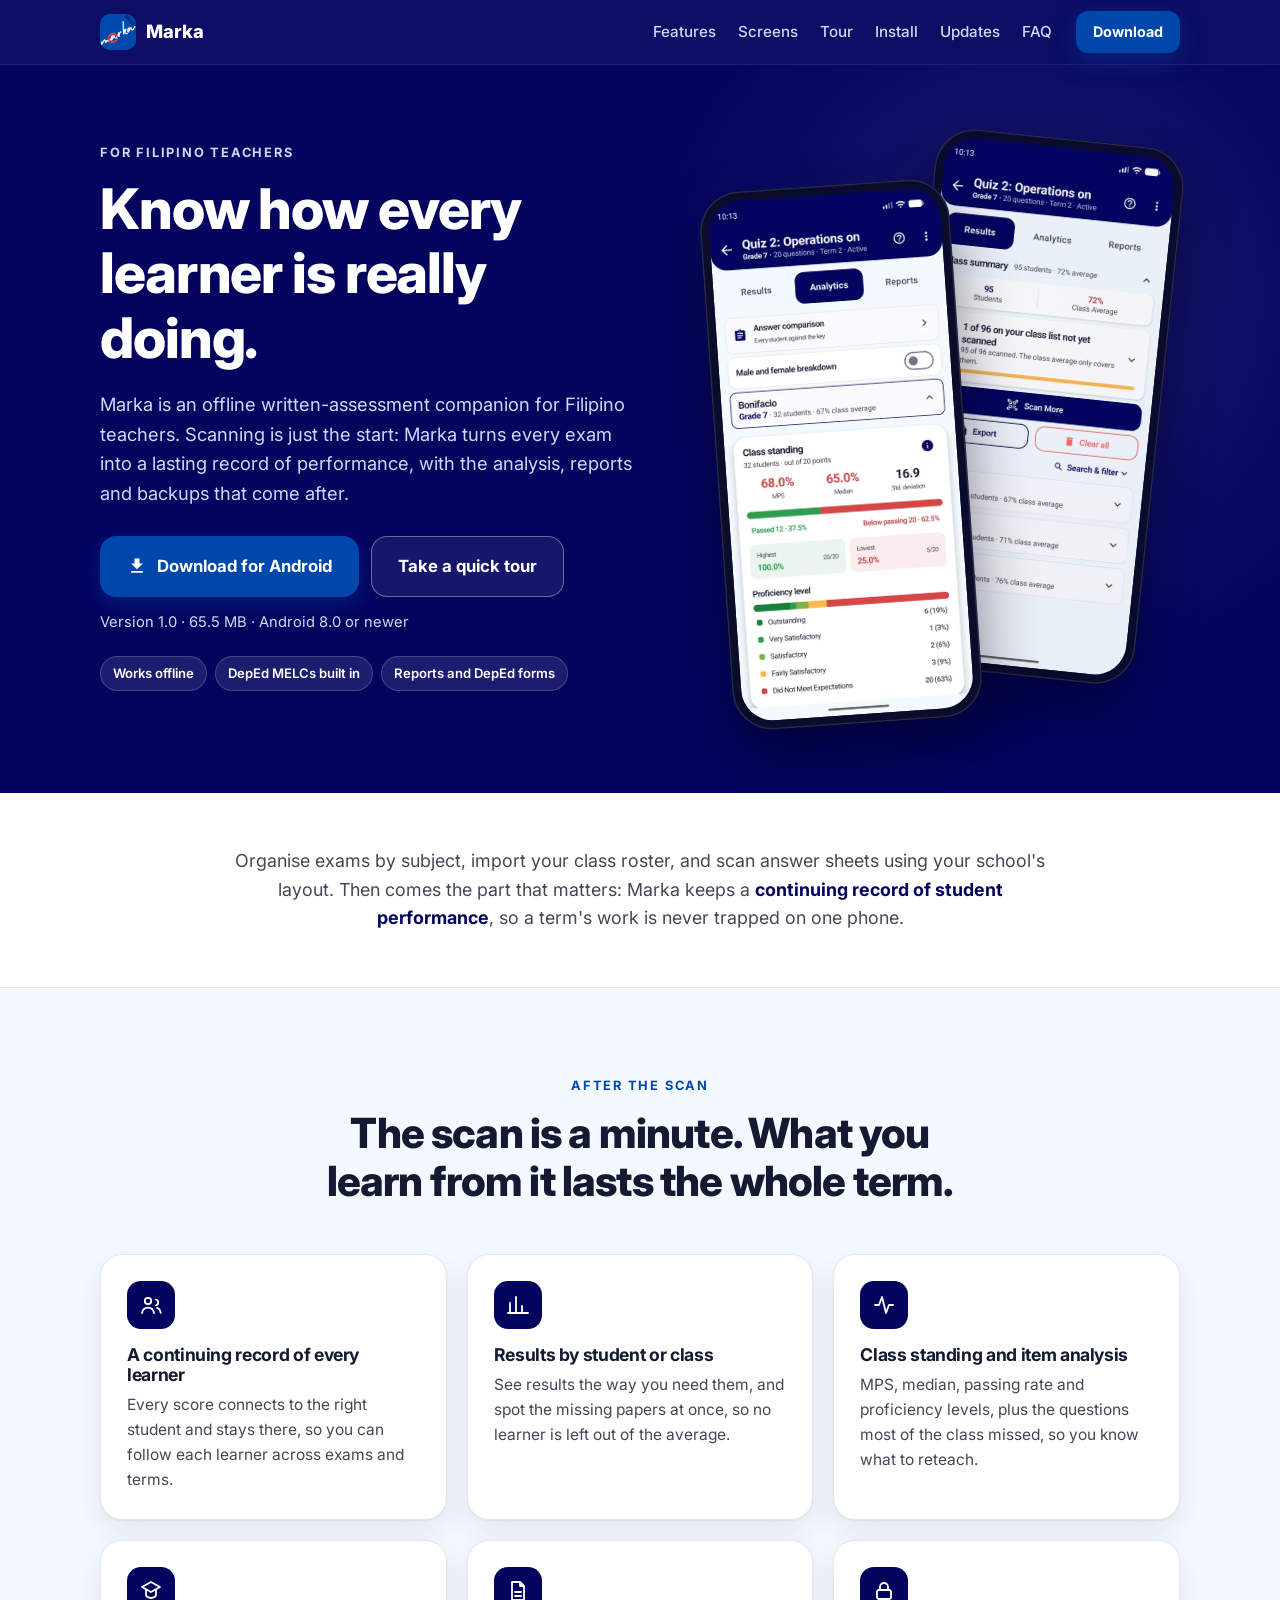
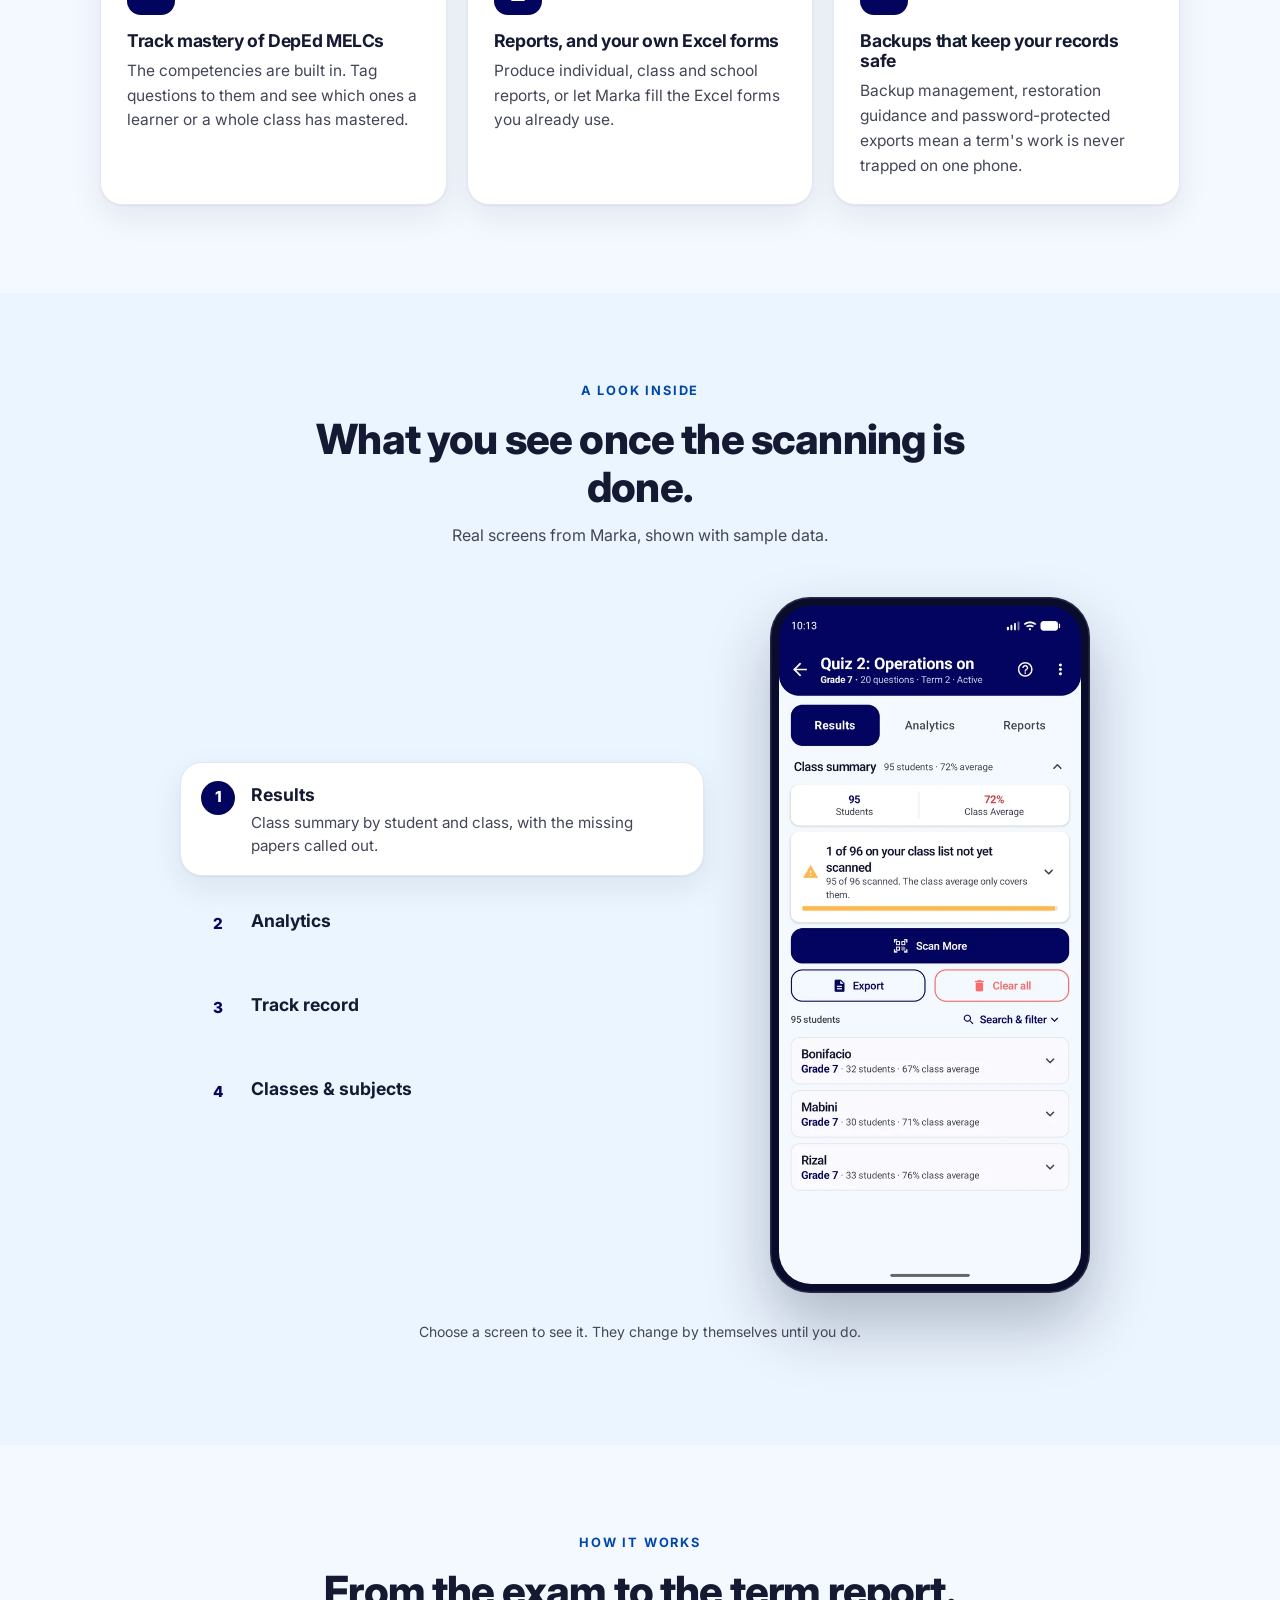
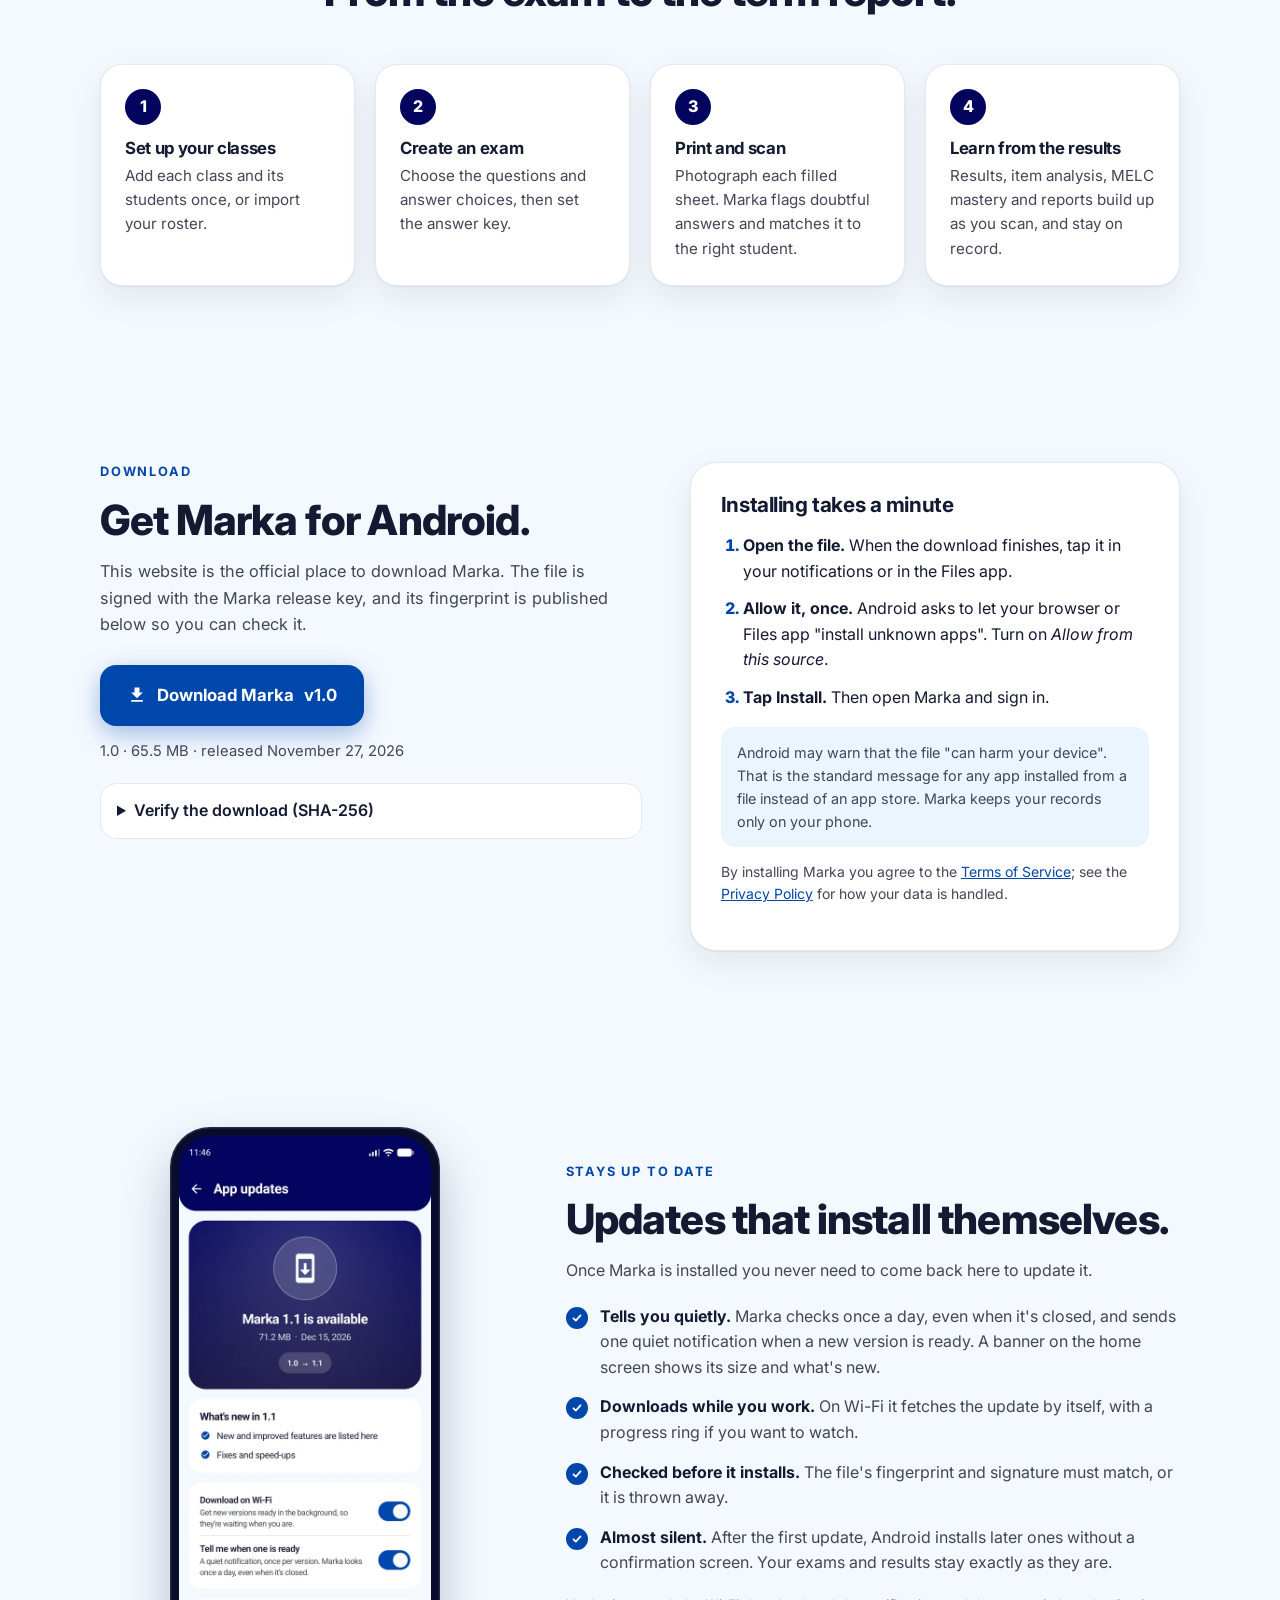
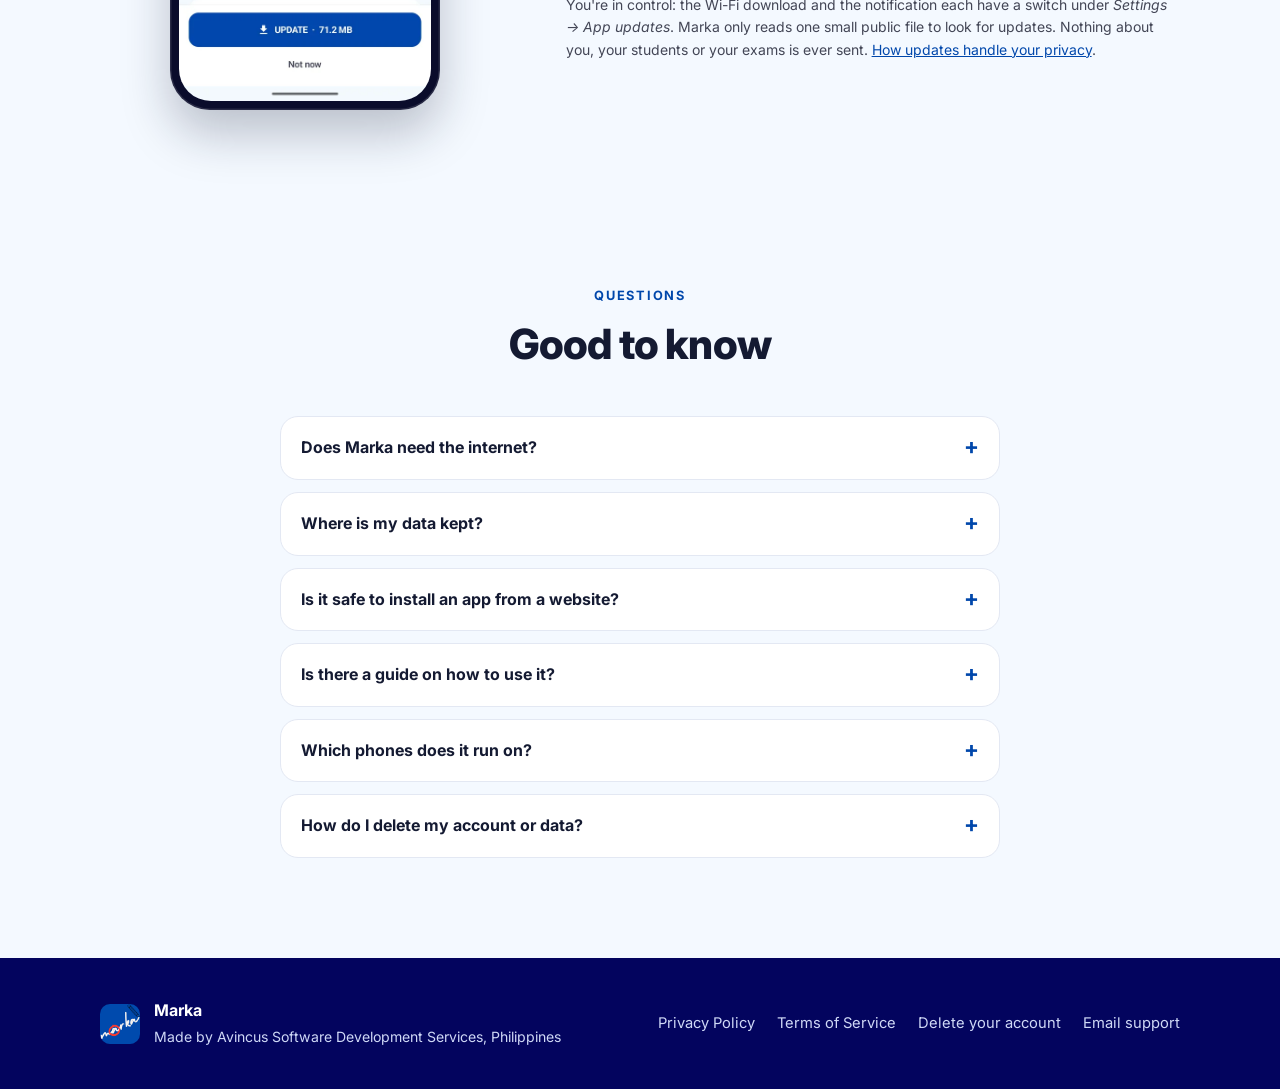
==== commit fb9c6d51: "Marka 1.0: website and update manifest" ====
--- a/index.html
+++ b/index.html
@@ -17,7 +17,7 @@
   <link rel="preconnect" href="https://fonts.googleapis.com">
   <link rel="preconnect" href="https://fonts.gstatic.com" crossorigin>
   <link href="https://fonts.googleapis.com/css2?family=Inter:wght@400;500;600;700;800&display=swap" rel="stylesheet">
-  <link rel="stylesheet" href="styles.css?v=20261128101502">
+  <link rel="stylesheet" href="styles.css?v=20261128105218">
 </head>
 <body>
 
@@ -163,6 +163,53 @@
     </div>
   </section>
 
+  <!-- PLANS -->
+  <section class="section" id="plans" hidden>
+    <div class="wrap">
+      <header class="section-head reveal">
+        <p class="eyebrow dark">Plans</p>
+        <h2>Start free. Pay only if you need more.</h2>
+        <p class="sub">Every account starts with 14 days of full Premium, no payment needed. After that you keep the Free plan, or choose Premium.</p>
+      </header>
+      <div class="plans reveal">
+        <article class="plan">
+          <h3>Free</h3>
+          <p class="price"><b>&#8369;0</b></p>
+          <ul class="ticks">
+            <li>Up to 3 subjects</li>
+            <li>Up to 5 exams per subject</li>
+            <li>Up to 30 scans per exam</li>
+            <li>Results, reports, forms and backups</li>
+          </ul>
+          <p class="small muted">Anything beyond the limits stays on your phone and can still be viewed.</p>
+        </article>
+        <article class="plan plan-pro">
+          <p class="plan-tag">Best value</p>
+          <h3>Premium, yearly</h3>
+          <p class="price"><b>&#8369;1,499</b> a year</p>
+          <p class="small">About &#8369;125 a month. Covers the whole school year.</p>
+          <ul class="ticks">
+            <li>Unlimited subjects, exams and scans</li>
+            <li>School-level reports</li>
+            <li>Advanced analytics</li>
+          </ul>
+        </article>
+        <article class="plan">
+          <h3>Premium, monthly</h3>
+          <p class="price"><b>&#8369;199</b> a month</p>
+          <p class="small">Everything in Premium, by the month.</p>
+          <ul class="ticks">
+            <li>Unlimited subjects, exams and scans</li>
+            <li>School-level reports</li>
+            <li>Advanced analytics</li>
+          </ul>
+        </article>
+      </div>
+      <p class="center small muted reveal" style="margin-top:22px">Pay with GCash, Maya or card, securely through PayMongo, from inside the app. Each payment covers one month or one year and does not renew by itself.</p>
+      <p class="center reveal"><a class="school-link" href="mailto:avincus.softwaredevelopment@gmail.com?subject=Marka%20for%20our%20school">Using Marka across a whole school? Tell us about it.</a></p>
+    </div>
+  </section>
+
   <!-- INSTALL -->
   <section class="section" id="install">
     <div class="wrap">
@@ -190,7 +237,7 @@
             <li><b>Allow it, once.</b> Android asks to let your browser or Files app "install unknown apps". Turn on <em>Allow from this source</em>.</li>
             <li><b>Tap Install.</b> Then open Marka and sign in.</li>
           </ol>
-          <p class="note">Android may warn that the file "can harm your device". That is the standard message for any app that does not come from Google Play. Marka keeps your records only on your phone.</p>
+          <p class="note">Android may warn that the file "can harm your device". That is the standard message for any app installed from a file instead of an app store. Marka keeps your records only on your phone.</p>
           <p class="small muted">By installing Marka you agree to the <a href="https://gillbatesx.github.io/marka-legal/terms.html">Terms of Service</a>; see the <a href="https://gillbatesx.github.io/marka-legal/privacy.html">Privacy Policy</a> for how your data is handled.</p>
         </div>
       </div>
@@ -286,6 +333,6 @@
   </div>
 </footer>
 
-<script src="app.js?v=20261128101502"></script>
+<script src="app.js?v=20261128105218"></script>
 </body>
 </html>
--- a/styles.css
+++ b/styles.css
@@ -284,3 +284,15 @@
   .sc-caption { display: block; }
 }
 @media (prefers-reduced-motion: reduce) { .sc-img { transition: none; } }
+
+/* Plans */
+.plans { display: grid; grid-template-columns: repeat(3, 1fr); gap: 20px; align-items: stretch; max-width: 960px; margin: 0 auto; }
+.plan { position: relative; background: var(--surface); border: 1.5px solid var(--line); border-radius: var(--radius); padding: 28px 24px; box-shadow: var(--shadow); display: flex; flex-direction: column; gap: 6px; }
+.plan h3 { margin: 0; font-size: 1.1rem; }
+.plan .price { margin: 4px 0 0; font-size: 1rem; color: var(--ink-2); }
+.plan .price b { font-size: 2.2rem; color: var(--navy); font-weight: 800; letter-spacing: -.02em; }
+.plan .ticks { margin: 14px 0 8px; }
+.plan-pro { border-color: var(--navy); box-shadow: 0 18px 40px rgba(3, 4, 94, .16); }
+.plan-tag { position: absolute; top: -13px; left: 24px; margin: 0; padding: 4px 12px; border-radius: 999px; background: var(--navy); color: #fff; font-size: .75rem; font-weight: 700; letter-spacing: .06em; text-transform: uppercase; }
+.school-link { font-weight: 600; color: var(--cobalt); }
+@media (max-width: 860px) { .plans { grid-template-columns: 1fr; max-width: 420px; } .plan-pro { order: -1; } }
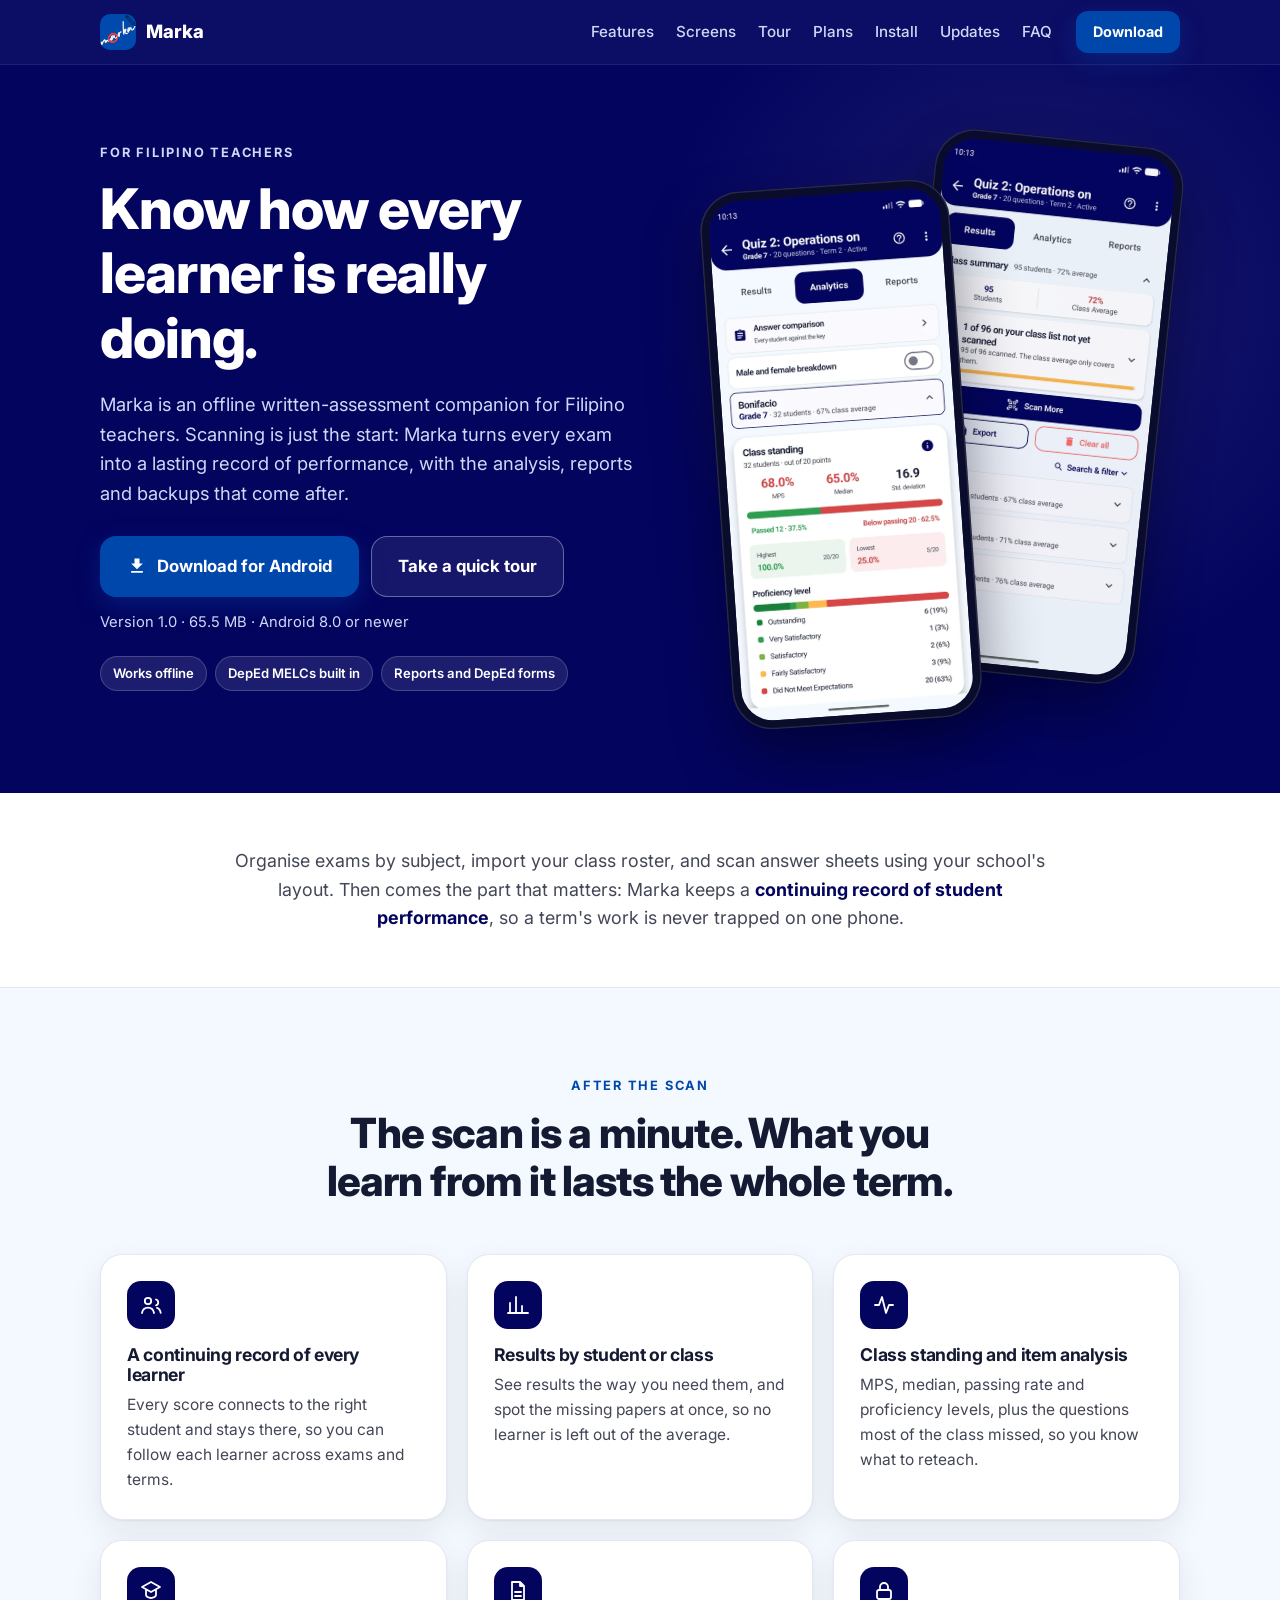
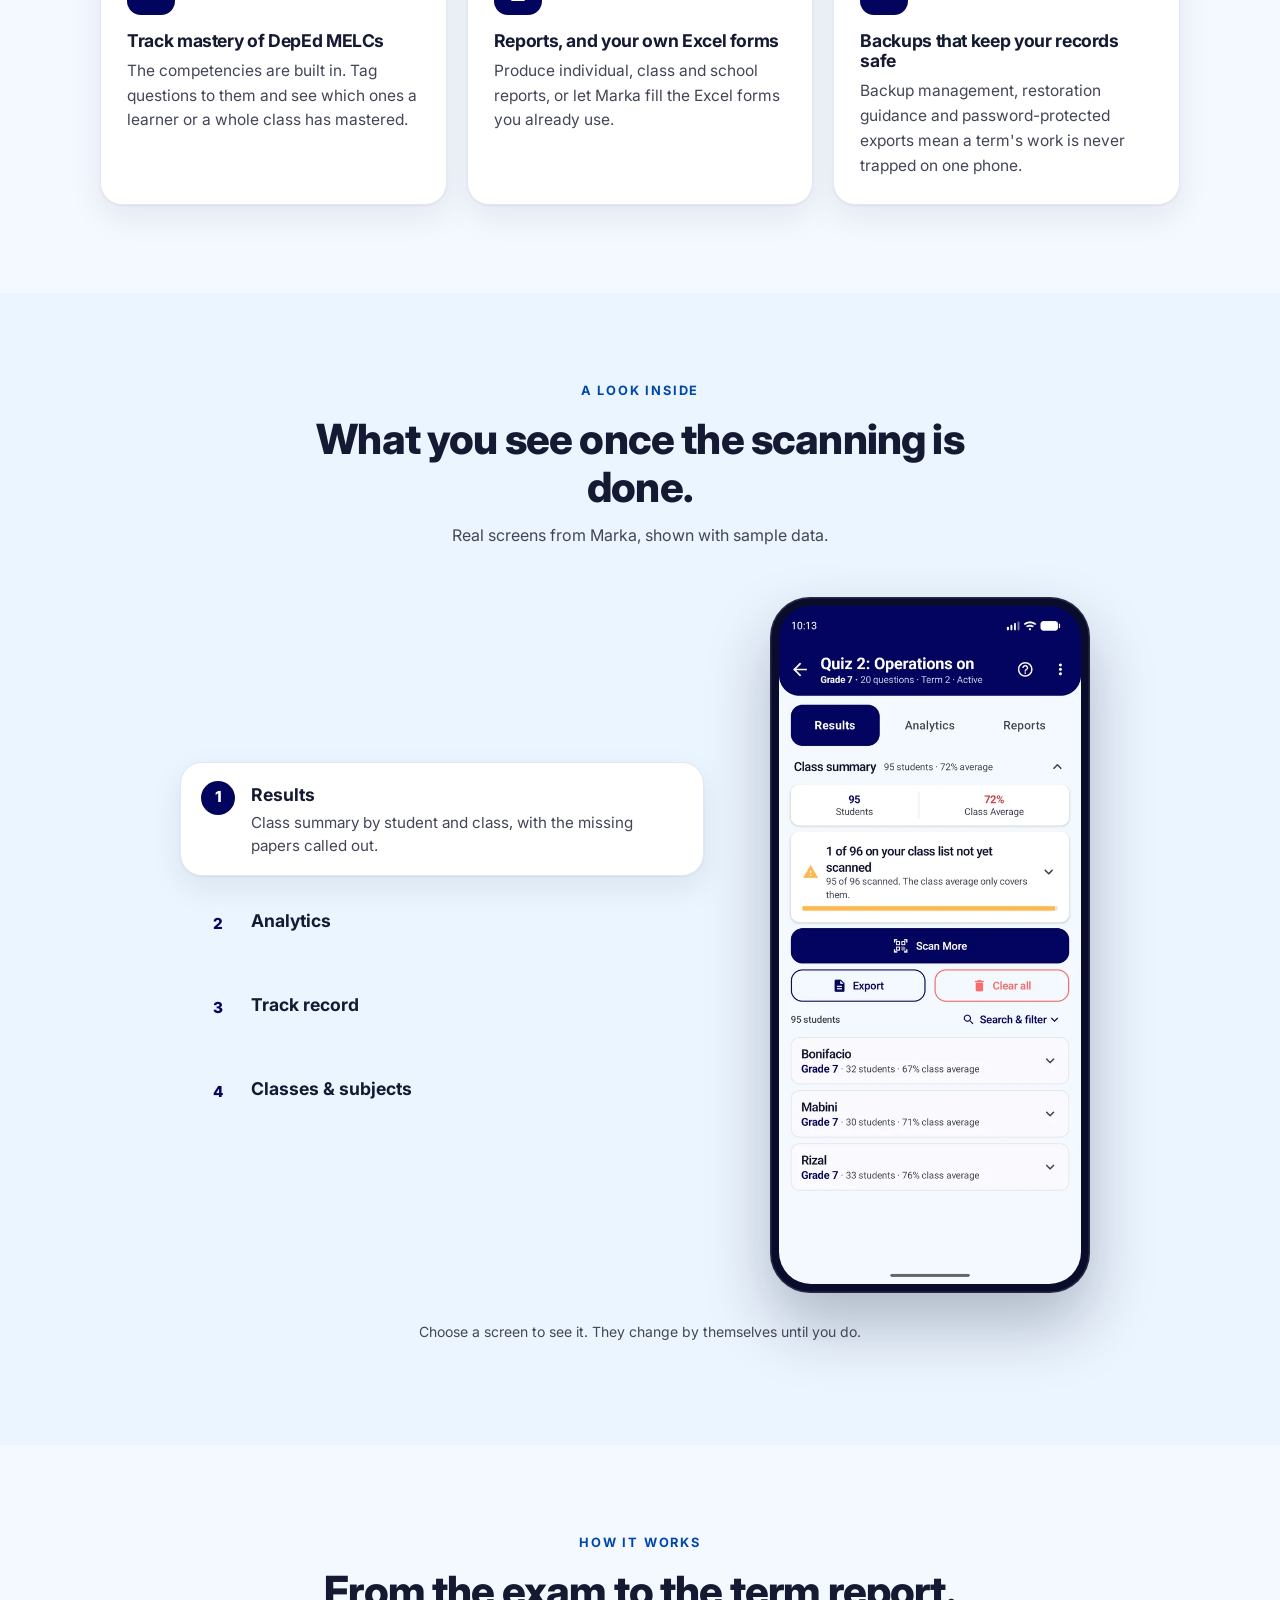
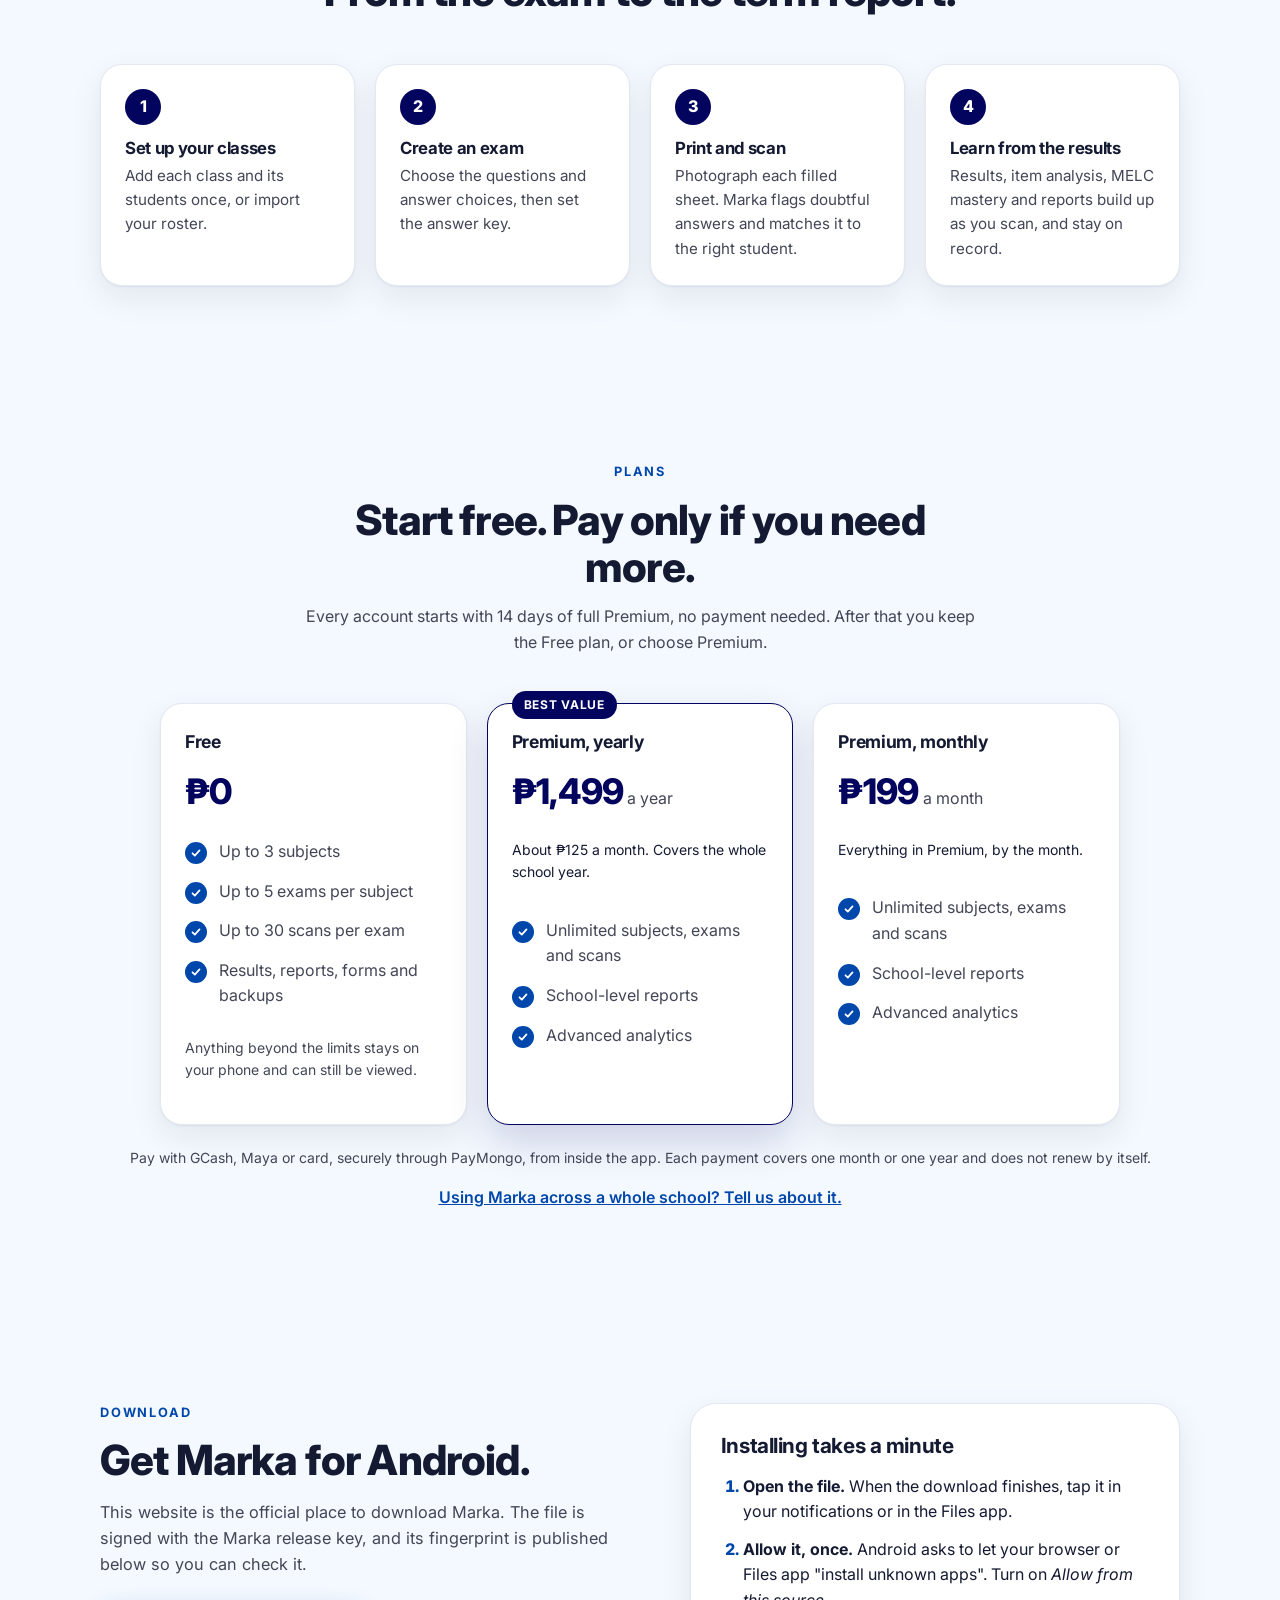
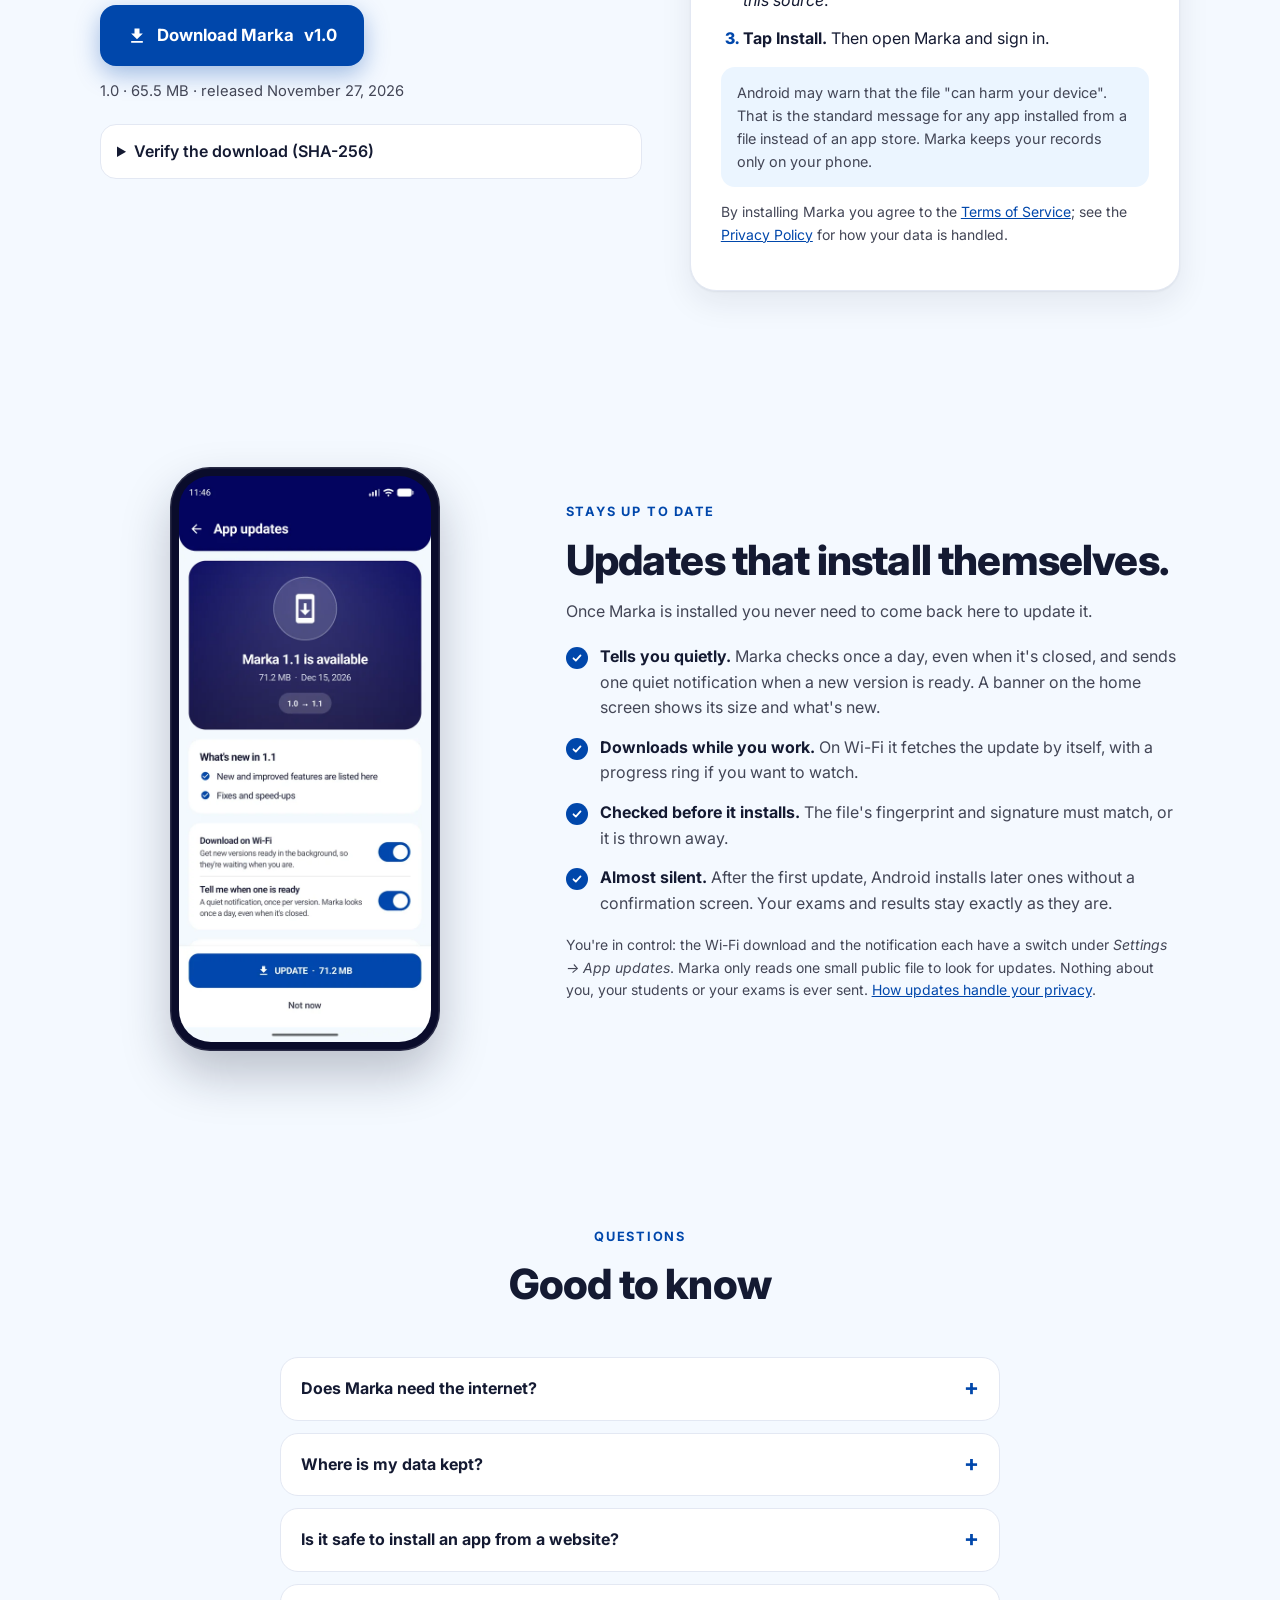
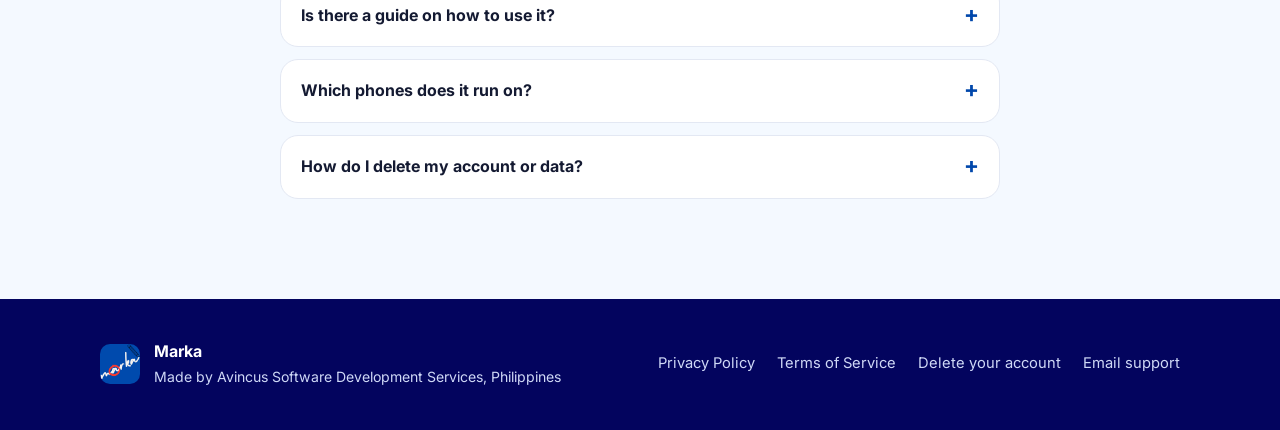
==== commit cd63be08: "Marka 1.0: website and update manifest" ====
--- a/index.html
+++ b/index.html
@@ -17,7 +17,7 @@
   <link rel="preconnect" href="https://fonts.googleapis.com">
   <link rel="preconnect" href="https://fonts.gstatic.com" crossorigin>
   <link href="https://fonts.googleapis.com/css2?family=Inter:wght@400;500;600;700;800&display=swap" rel="stylesheet">
-  <link rel="stylesheet" href="styles.css?v=20261128105218">
+  <link rel="stylesheet" href="styles.css?v=20261128143841">
 </head>
 <body>
 
@@ -31,6 +31,7 @@
       <a href="#features">Features</a>
       <a href="#screens">Screens</a>
       <a href="tour.html">Tour</a>
+      <a href="#plans">Plans</a>
       <a href="#install">Install</a>
       <a href="#updates">Updates</a>
       <a href="#faq">FAQ</a>
@@ -164,7 +165,7 @@
   </section>
 
   <!-- PLANS -->
-  <section class="section" id="plans" hidden>
+  <section class="section" id="plans">
     <div class="wrap">
       <header class="section-head reveal">
         <p class="eyebrow dark">Plans</p>
@@ -333,6 +334,6 @@
   </div>
 </footer>
 
-<script src="app.js?v=20261128105218"></script>
+<script src="app.js?v=20261128143841"></script>
 </body>
 </html>
